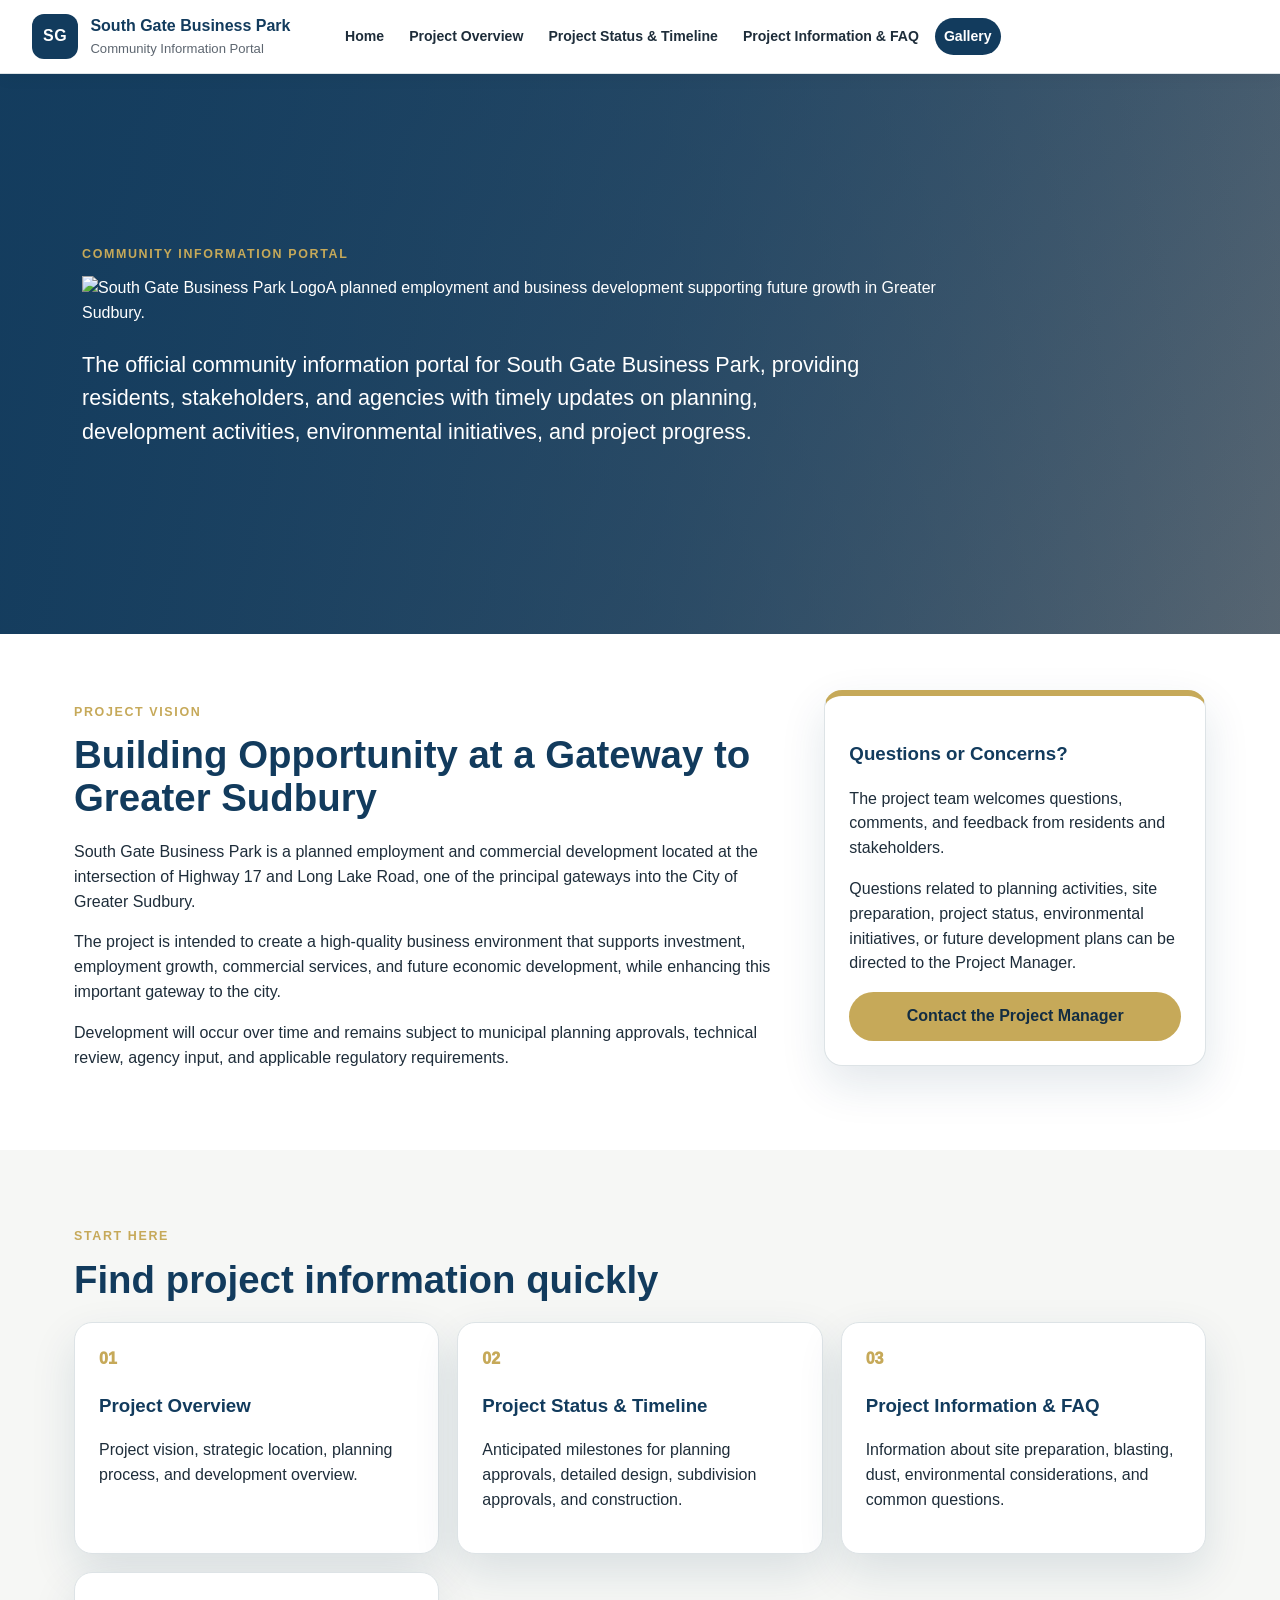
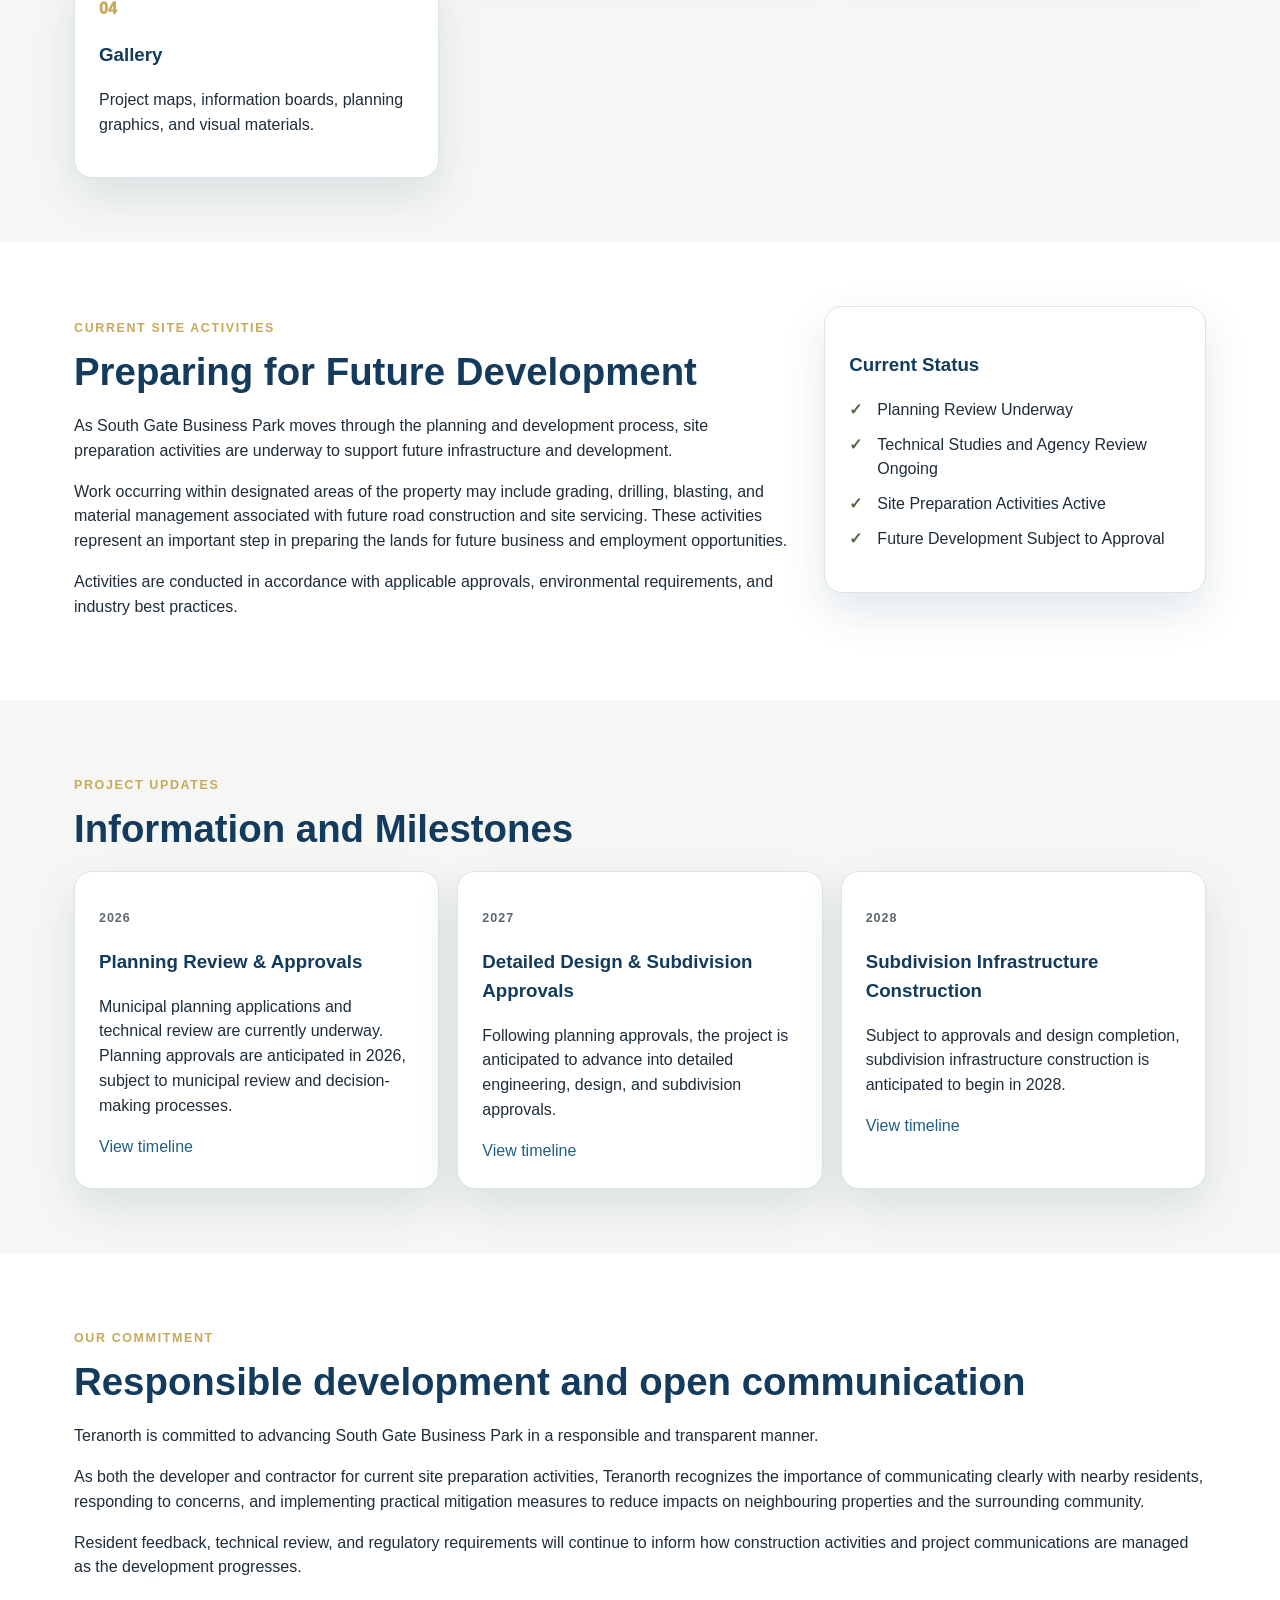
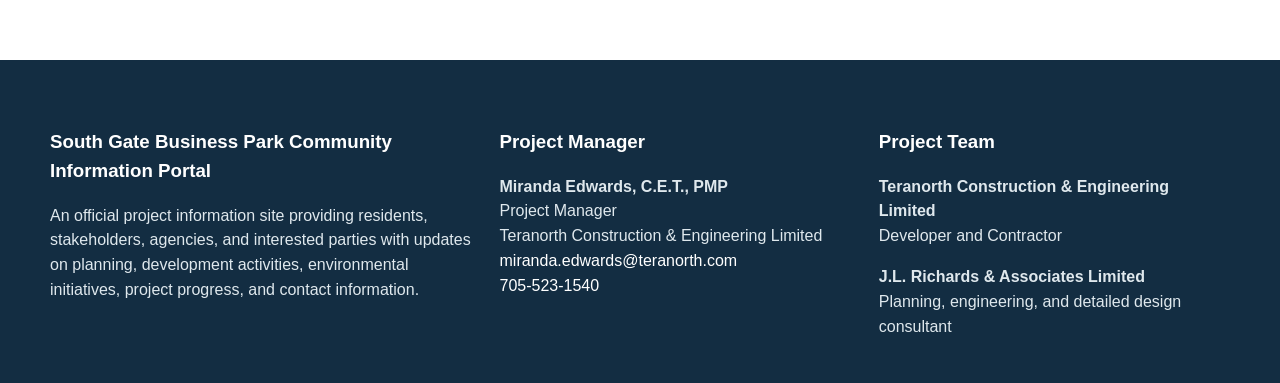
==== index.html @ 1710cbb5 "Add logo image to hero section in index.html Added an image for the South Gate Business Park logo." ====
<!doctype html>
<html lang="en-CA">
<head>
  <meta charset="utf-8">
  <meta name="viewport" content="width=device-width, initial-scale=1">
  <title>Home | South Gate Business Park</title>
  <meta name="description" content="South Gate Business Park Community Information Portal">
  <link rel="stylesheet" href="styles.css">
</head>
<body>
<header class="topbar">
  <a class="brand" href="index.html" aria-label="South Gate Business Park Home">
    <span class="brand-mark">SG</span>
    <span><span class="brand-name">South Gate Business Park</span><span class="brand-tag">Community Information Portal</span></span>
  </a>
  <button class="menu-button" aria-label="Open navigation" aria-expanded="false">Menu</button>
  <nav class="site-nav" aria-label="Main navigation">
    <a href="index.html">Home</a>
    <a href="project-overview.html">Project Overview</a>
    <a href="timeline.html">Project Status &amp; Timeline</a>
    <a href="project-information-faq.html">Project Information &amp; FAQ</a>
    <a href="gallery.html">Gallery</a>
  </nav>
</header>
<main>
<section class="hero">
  <div class="hero-overlay"></div>
  <div class="hero-content">
    <p class="eyebrow">Community Information Portal</p>
    <img src="SouthGateLogo.png" alt="South Gate Business Park Logo" style="max-width:300px; margin-bottom
    <h1>South Gate Business Park</h1>
    <p class="hero-lead">A planned employment and business development supporting future growth in Greater Sudbury.</p>
    <p class="hero-lead small">The official community information portal for South Gate Business Park, providing residents, stakeholders, and agencies with timely updates on planning, development activities, environmental initiatives, and project progress.</p>
    <div class="button-row">
</section>
<section class="section intro"><div class="container two-col"><div><p class="section-label">Project Vision</p><h2>Building Opportunity at a Gateway to Greater Sudbury</h2><p>South Gate Business Park is a planned employment and commercial development located at the intersection of Highway 17 and Long Lake Road, one of the principal gateways into the City of Greater Sudbury.</p><p>The project is intended to create a high-quality business environment that supports investment, employment growth, commercial services, and future economic development, while enhancing this important gateway to the city.</p><p>Development will occur over time and remains subject to municipal planning approvals, technical review, agency input, and applicable regulatory requirements.</p></div><aside class="card highlight-card"><h3>Questions or Concerns?</h3><p>The project team welcomes questions, comments, and feedback from residents and stakeholders.</p><p>Questions related to planning activities, site preparation, project status, environmental initiatives, or future development plans can be directed to the Project Manager.</p><a class="button primary full" href="contact.html">Contact the Project Manager</a></aside></div></section>
<section class="section muted"><div class="container"><p class="section-label">Start Here</p><h2>Find project information quickly</h2><div class="quick-grid"><a class="quick-card" href="project-overview.html"><span>01</span><h3>Project Overview</h3><p>Project vision, strategic location, planning process, and development overview.</p></a><a class="quick-card" href="timeline.html"><span>02</span><h3>Project Status &amp; Timeline</h3><p>Anticipated milestones for planning approvals, detailed design, subdivision approvals, and construction.</p></a><a class="quick-card" href="project-information-faq.html"><span>03</span><h3>Project Information &amp; FAQ</h3><p>Information about site preparation, blasting, dust, environmental considerations, and common questions.</p></a><a class="quick-card" href="gallery.html"><span>04</span><h3>Gallery</h3><p>Project maps, information boards, planning graphics, and visual materials.</p></a></div></div></section>
<section class="section"><div class="container split"><div><p class="section-label">Current Site Activities</p><h2>Preparing for Future Development</h2><p>As South Gate Business Park moves through the planning and development process, site preparation activities are underway to support future infrastructure and development.</p><p>Work occurring within designated areas of the property may include grading, drilling, blasting, and material management associated with future road construction and site servicing. These activities represent an important step in preparing the lands for future business and employment opportunities.</p><p>Activities are conducted in accordance with applicable approvals, environmental requirements, and industry best practices.</p></div><div class="status-card"><h3>Current Status</h3><ul class="check-list"><li>Planning Review Underway</li><li>Technical Studies and Agency Review Ongoing</li><li>Site Preparation Activities Active</li><li>Future Development Subject to Approval</li></ul></div></div></section>
<section class="section muted"><div class="container"><p class="section-label">Project Updates</p><h2>Information and Milestones</h2><div class="news-grid"><article class="news-card"><p class="date">2026</p><h3>Planning Review &amp; Approvals</h3><p>Municipal planning applications and technical review are currently underway. Planning approvals are anticipated in 2026, subject to municipal review and decision-making processes.</p><a href="timeline.html">View timeline</a></article><article class="news-card"><p class="date">2027</p><h3>Detailed Design &amp; Subdivision Approvals</h3><p>Following planning approvals, the project is anticipated to advance into detailed engineering, design, and subdivision approvals.</p><a href="timeline.html">View timeline</a></article><article class="news-card"><p class="date">2028</p><h3>Subdivision Infrastructure Construction</h3><p>Subject to approvals and design completion, subdivision infrastructure construction is anticipated to begin in 2028.</p><a href="timeline.html">View timeline</a></article></div></div></section>
<section class="section commitment"><div class="container"><p class="section-label">Our Commitment</p><h2>Responsible development and open communication</h2><p>Teranorth is committed to advancing South Gate Business Park in a responsible and transparent manner.</p><p>As both the developer and contractor for current site preparation activities, Teranorth recognizes the importance of communicating clearly with nearby residents, responding to concerns, and implementing practical mitigation measures to reduce impacts on neighbouring properties and the surrounding community.</p><p>Resident feedback, technical review, and regulatory requirements will continue to inform how construction activities and project communications are managed as the development progresses.</p></div></section>
</main>
<footer class="footer">
  <div class="footer-grid">
    <div>
      <h3>South Gate Business Park Community Information Portal</h3>
      <p>An official project information site providing residents, stakeholders, agencies, and interested parties with updates on planning, development activities, environmental initiatives, project progress, and contact information.</p>
    </div>
    <div>
      <h3>Project Manager</h3>
      <p><strong>Miranda Edwards, C.E.T., PMP</strong><br>Project Manager<br>Teranorth Construction &amp; Engineering Limited<br><a href="mailto:miranda.edwards@teranorth.com">miranda.edwards@teranorth.com</a><br><a href="tel:17055231540">705-523-1540</a></p>
    </div>
    <div>
      <h3>Project Team</h3>
      <p><strong>Teranorth Construction &amp; Engineering Limited</strong><br>Developer and Contractor</p>
      <p><strong>J.L. Richards &amp; Associates Limited</strong><br>Planning, engineering, and detailed design consultant</p>
    </div>
  </div>
</footer>
<script src="main.js"></script>
</body>
</html>
---- styles.css ----
:root{--navy:#123B5D;--blue:#1f5f85;--green:#526b44;--gold:#c6a959;--ink:#1e2d3a;--muted:#5d6670;--bg:#f6f7f5;--card:#fff;--line:#dde3e6;--shadow:0 18px 45px rgba(18,59,93,.12);--radius:18px}*{box-sizing:border-box}body{margin:0;font-family:"Segoe UI",Arial,sans-serif;color:var(--ink);line-height:1.55;background:white}a{color:var(--blue);text-decoration:none}a:hover{text-decoration:underline}.topbar{position:sticky;top:0;z-index:20;display:flex;align-items:center;gap:24px;padding:14px 32px;background:#fff;border-bottom:1px solid var(--line);box-shadow:0 2px 18px rgba(0,0,0,.05)}.brand{display:flex;align-items:center;gap:12px;min-width:280px;color:inherit;text-decoration:none}.brand:hover{text-decoration:none}.brand-mark{background:var(--navy);color:#fff;border-radius:12px;font-weight:800;letter-spacing:.04em;padding:10px 11px}.brand-name{display:block;font-weight:800;color:var(--navy)}.brand-tag{display:block;font-size:.82rem;color:var(--muted)}.site-nav{display:flex;gap:7px;align-items:center;flex-wrap:wrap}.site-nav a{color:var(--ink);font-weight:650;font-size:.88rem;padding:8px 9px;border-radius:999px}.site-nav a:hover{background:var(--bg);text-decoration:none}.site-nav a:last-child{background:var(--navy);color:#fff}.menu-button{display:none;margin-left:auto;background:var(--navy);color:#fff;border:0;border-radius:999px;padding:9px 14px;font-weight:800}.hero{position:relative;min-height:560px;background:linear-gradient(135deg,rgba(18,59,93,.92),rgba(30,45,58,.70)),url('../images/opt-image13.jpg'),url('../images/opt-image14.jpg');background-size:cover;background-position:center;display:flex;align-items:center}.hero-overlay{position:absolute;inset:0;background:linear-gradient(90deg,rgba(18,59,93,.92) 0%,rgba(18,59,93,.58) 52%,rgba(18,59,93,.12) 100%)}.hero-content{position:relative;max-width:960px;padding:82px 32px;margin-left:max(24px,calc((100vw - 1180px)/2));color:#fff}.eyebrow,.section-label{font-weight:900;letter-spacing:.13em;text-transform:uppercase;color:var(--gold);font-size:.78rem}.hero h1{font-size:clamp(3rem,8vw,6.3rem);line-height:.94;margin:.2em 0}.hero-lead{font-size:clamp(1.05rem,2vw,1.35rem);max-width:790px}.button-row{display:flex;gap:14px;flex-wrap:wrap;margin-top:28px}.button{display:inline-block;border-radius:999px;padding:12px 19px;font-weight:850}.button.primary{background:var(--gold);color:#132d42}.button.secondary,.button.ghost{border:2px solid rgba(255,255,255,.72);color:#fff}.button.full{display:block;text-align:center;color:#132d42}.button:hover{text-decoration:none;filter:brightness(.98)}.page-hero{background:linear-gradient(135deg,var(--navy),#255b77);color:#fff}.page-hero .container{padding:72px 24px}.page-hero h1{font-size:clamp(2.35rem,5vw,4.1rem);margin:.15em 0}.page-hero p:not(.eyebrow){max-width:790px;font-size:1.12rem;color:#eef4f7}.container{max-width:1180px;margin:0 auto;padding:0 24px}.section{padding:64px 0}.section.muted{background:var(--bg)}.intro{padding-top:56px}.two-col,.split,.content-grid,.contact-grid{display:grid;grid-template-columns:1.6fr .85fr;gap:32px;align-items:start}.content-grid{grid-template-columns:minmax(0,1fr) 340px}.contact-grid{grid-template-columns:repeat(2,minmax(0,1fr))}.contact-grid .wide{grid-column:1/-1}.card,.status-card,.quick-card,.news-card,.update-card,.notice,.callout,.timeline-item,.warning{background:var(--card);border:1px solid var(--line);border-radius:var(--radius);box-shadow:var(--shadow);padding:24px}.highlight-card{border-top:6px solid var(--gold)}h2{font-size:clamp(1.7rem,3vw,2.45rem);line-height:1.1;margin:.25em 0 .55em;color:var(--navy)}h3{color:var(--navy)}.quick-grid,.news-grid,.process-grid,.doc-grid,.gallery-grid{display:grid;grid-template-columns:repeat(3,minmax(0,1fr));gap:18px}.quick-card{color:inherit;display:block;transition:.18s}.quick-card:hover{transform:translateY(-2px);text-decoration:none}.quick-card span,.process-grid span{color:var(--gold);font-weight:950}.news-card .date,.update-card .date,.notice .date{color:var(--muted);font-weight:850;text-transform:uppercase;font-size:.78rem;letter-spacing:.08em}.check-list{padding:0;list-style:none}.check-list li{position:relative;padding-left:28px;margin:10px 0}.check-list li:before{content:'✓';position:absolute;left:0;color:var(--green);font-weight:950}.steps{padding-left:1.2rem}.steps li{margin:8px 0}.metric-list{padding:0;list-style:none}.metric-list li{border-bottom:1px solid var(--line);padding:14px 0}.metric-list strong{display:block;font-size:1.7rem;color:var(--navy)}.metric-list span{color:var(--muted)}.process-grid{grid-template-columns:repeat(4,minmax(0,1fr));margin-bottom:36px}.process-grid>div{background:#fff;border:1px solid var(--line);border-radius:var(--radius);padding:22px;box-shadow:var(--shadow)}.content-columns{display:grid;grid-template-columns:1fr 1fr;gap:32px}.notice-board{display:grid;gap:18px}.notice{display:flex;justify-content:space-between;gap:20px}.notice span{align-self:start;background:var(--navy);color:#fff;border-radius:999px;padding:6px 10px;font-weight:750;font-size:.8rem}.notice.active{border-left:7px solid var(--gold)}.article-list{display:grid;gap:20px}.timeline{display:grid;gap:18px;position:relative}.timeline-item{border-left:7px solid var(--line)}.timeline-item.current{border-left-color:var(--gold)}.timeline-item span{color:var(--gold);font-weight:900;text-transform:uppercase;letter-spacing:.1em;font-size:.78rem}.gallery-card{margin:0;background:#fff;border:1px solid var(--line);border-radius:var(--radius);overflow:hidden;box-shadow:var(--shadow)}.gallery-card img{display:block;width:100%;height:230px;object-fit:cover}.gallery-card figcaption{padding:12px 15px;font-weight:700;color:var(--navy)}.gallery-preview .container{display:grid;grid-template-columns:1fr 1fr;gap:30px;align-items:center}.preview-images{display:grid;grid-template-columns:1fr 1fr;gap:14px}.preview-images img{width:100%;height:230px;object-fit:cover;border-radius:18px;box-shadow:var(--shadow)}.faq-list{max-width:900px}.faq-list details{border:1px solid var(--line);border-radius:14px;padding:18px 20px;margin:12px 0;background:#fff}.faq-list summary{font-weight:850;color:var(--navy);cursor:pointer}.doc-grid{grid-template-columns:repeat(2,minmax(0,1fr))}.doc-grid a{background:#fff;border:1px solid var(--line);border-radius:12px;padding:16px;font-weight:800}.form-placeholder{border:2px dashed #c5cdd1;background:#f9faf9;border-radius:16px;padding:24px;margin:18px 0}.warning{border-left:7px solid #d98b39;background:#fff9f1}.footer{background:#132d42;color:#dfe8ed;padding:48px 32px 28px}.footer a{color:#fff}.footer-grid{max-width:1180px;margin:0 auto;display:grid;grid-template-columns:1.2fr 1fr 1fr;gap:28px}.footer h3{color:#fff}.footer-bottom{max-width:1180px;margin:28px auto 0;color:#aabdc8;font-size:.9rem;display:flex;justify-content:space-between;gap:20px;border-top:1px solid rgba(255,255,255,.15);padding-top:18px}code{background:#eef2f4;padding:.1em .35em;border-radius:6px}.callout{margin-top:30px}
@media(max-width:1000px){.topbar{align-items:flex-start;flex-wrap:wrap}.menu-button{display:block}.site-nav{display:none;width:100%;flex-direction:column;align-items:stretch}.site-nav.open{display:flex}.site-nav a{border-radius:10px}.two-col,.split,.content-grid,.contact-grid,.content-columns,.gallery-preview .container{grid-template-columns:1fr}.quick-grid,.news-grid,.process-grid,.doc-grid,.gallery-grid{grid-template-columns:1fr}.footer-grid{grid-template-columns:1fr}.footer-bottom{flex-direction:column}.brand{min-width:0}.topbar{padding:12px 18px}.hero{min-height:520px}.hero-content{padding:62px 24px;margin-left:0}.preview-images{grid-template-columns:1fr}.hero h1{font-size:3.25rem}}
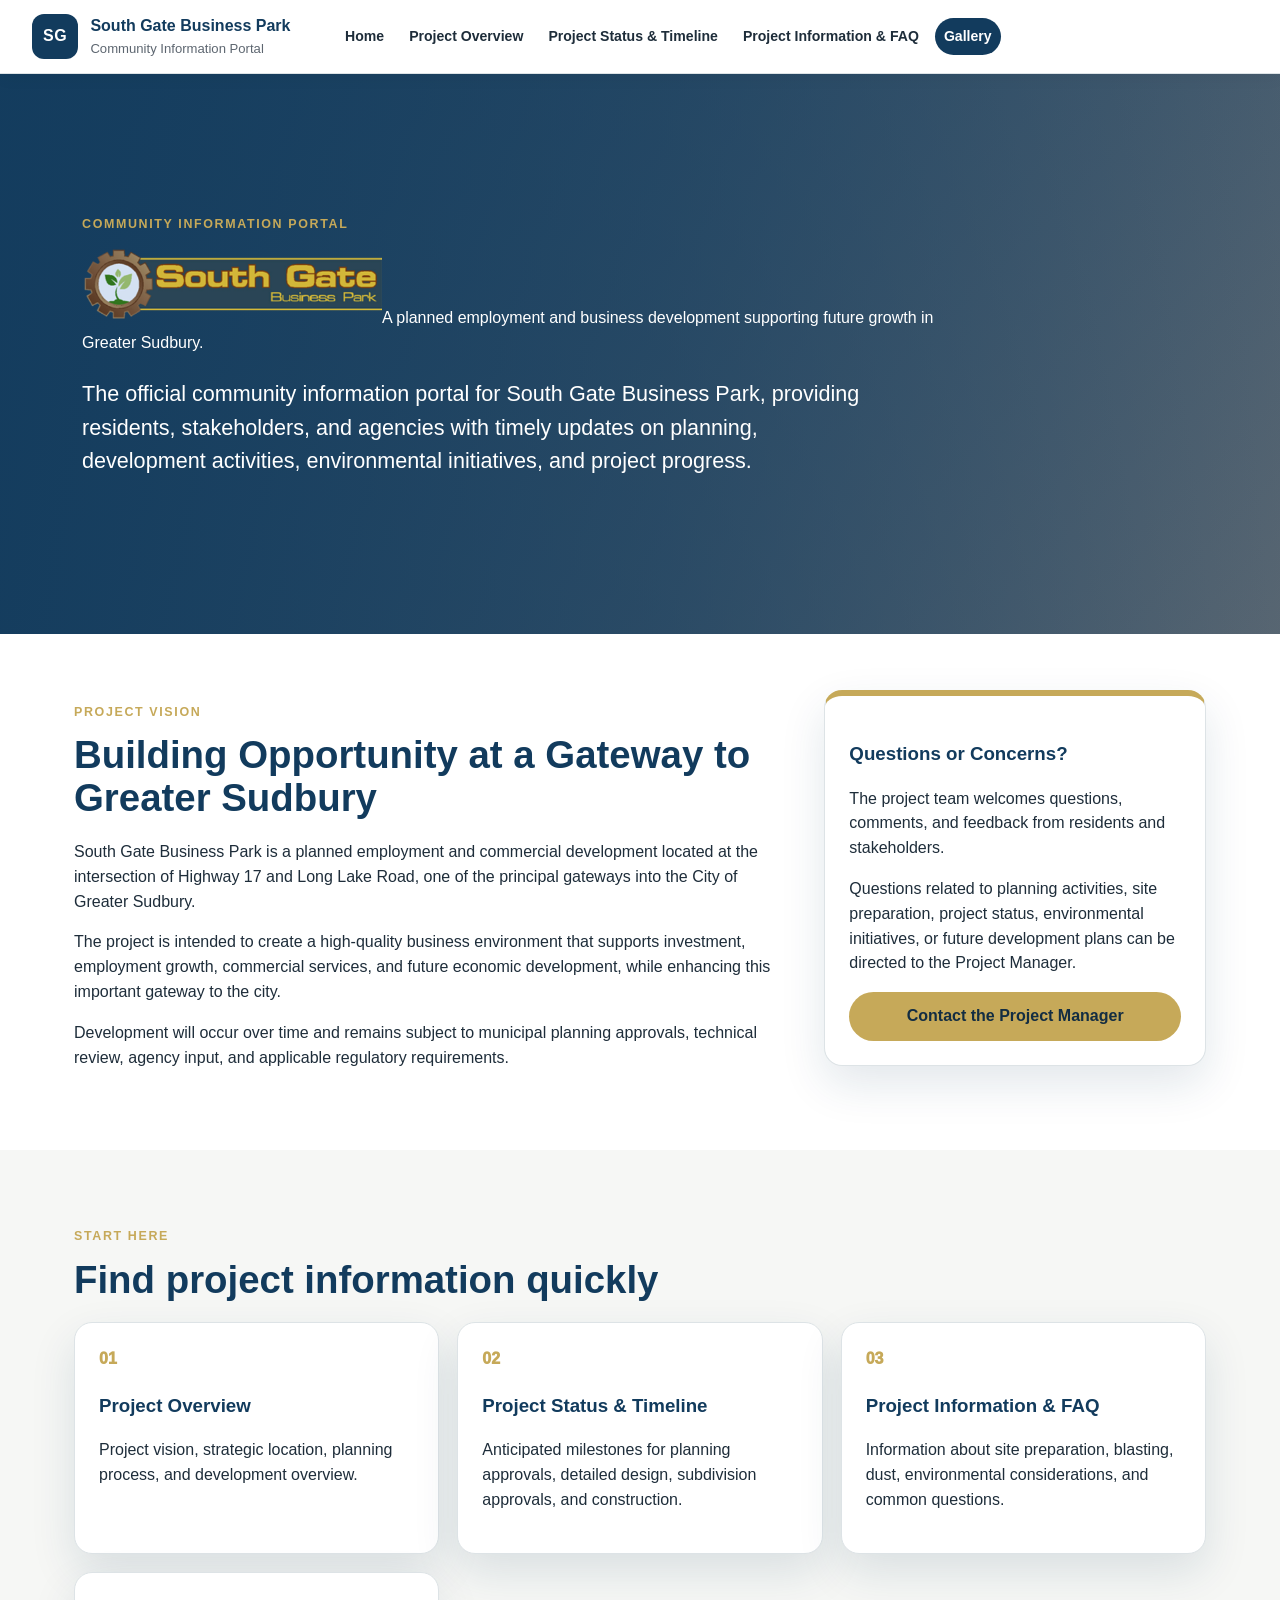
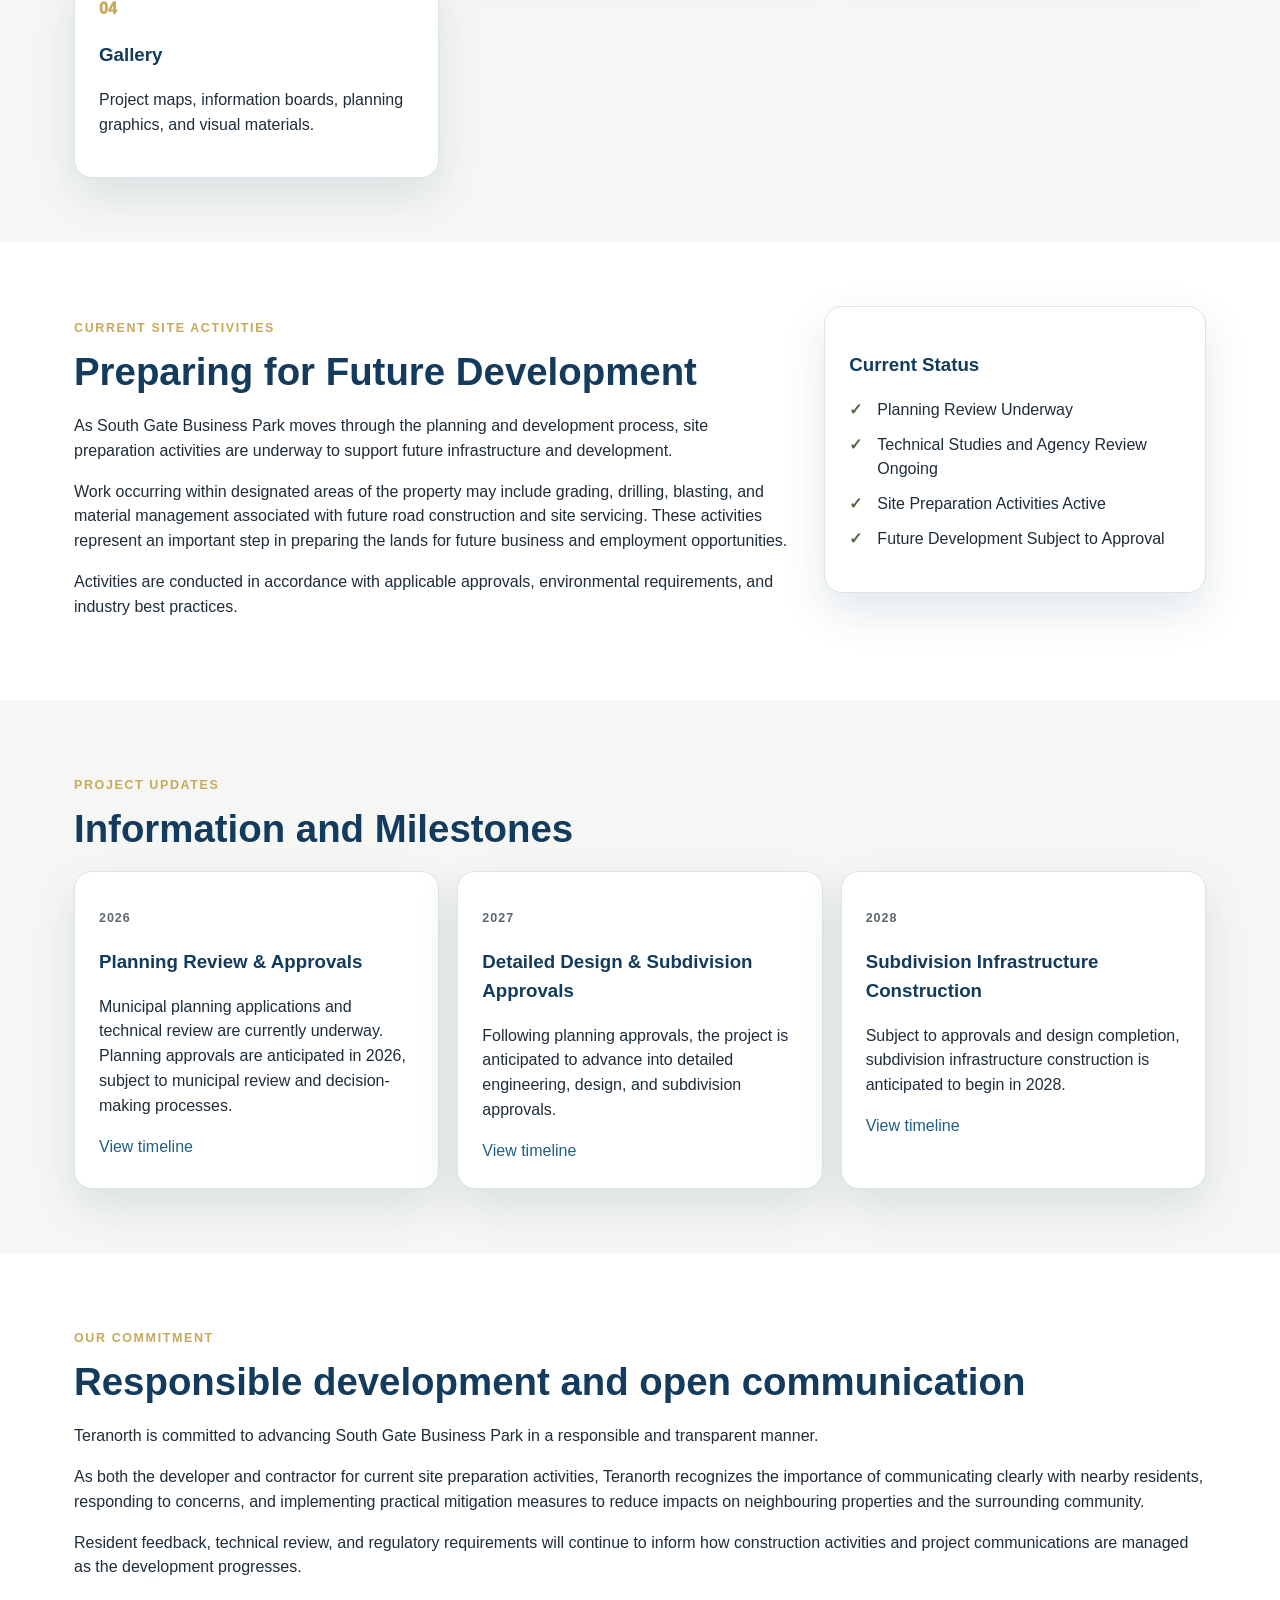
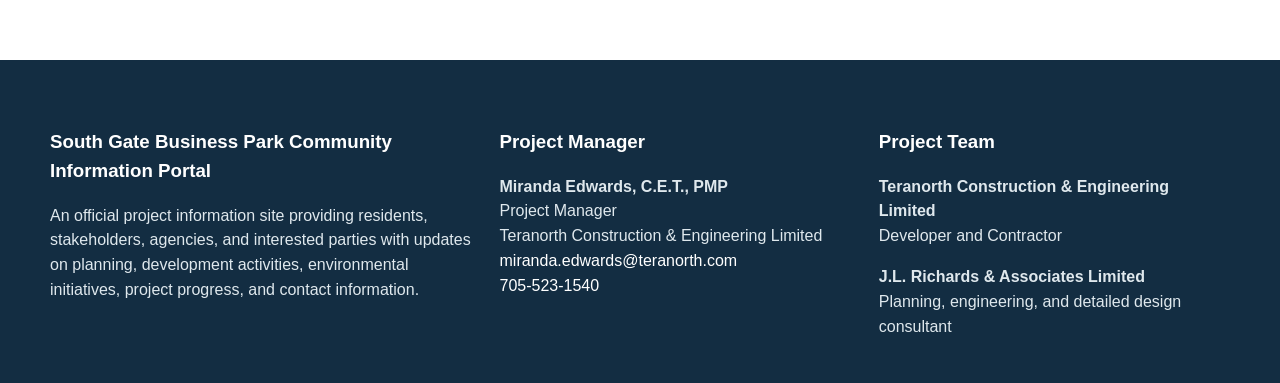
==== commit cb51afaa: "Fix image source for South Gate Business Park logo" ====
--- a/index.html
+++ b/index.html
@@ -27,7 +27,7 @@
   <div class="hero-overlay"></div>
   <div class="hero-content">
     <p class="eyebrow">Community Information Portal</p>
-    <img src="SouthGateLogo.png" alt="South Gate Business Park Logo" style="max-width:300px; margin-bottom
+    <img src="South Gate Business Park Logo.png" alt="South Gate Business Park Logo" style="max-width:300px; margin-bottom
     <h1>South Gate Business Park</h1>
     <p class="hero-lead">A planned employment and business development supporting future growth in Greater Sudbury.</p>
     <p class="hero-lead small">The official community information portal for South Gate Business Park, providing residents, stakeholders, and agencies with timely updates on planning, development activities, environmental initiatives, and project progress.</p>
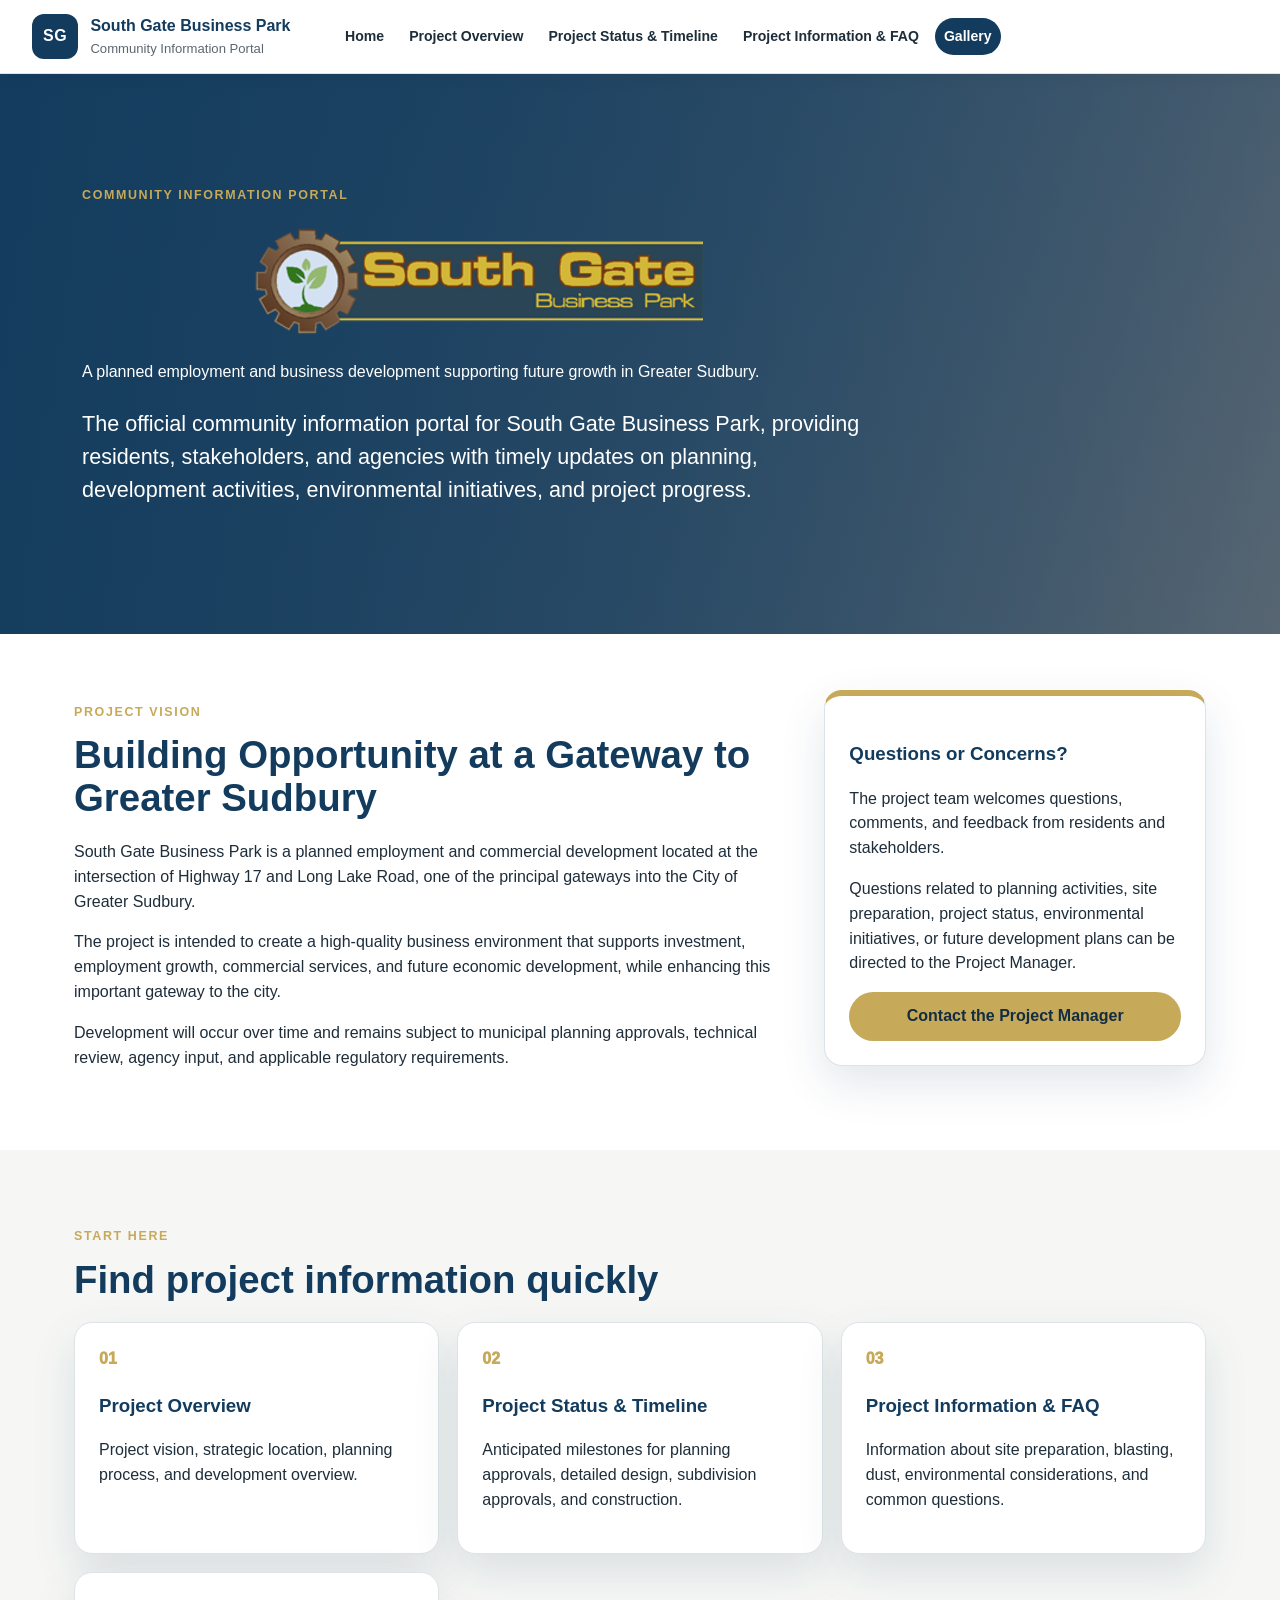
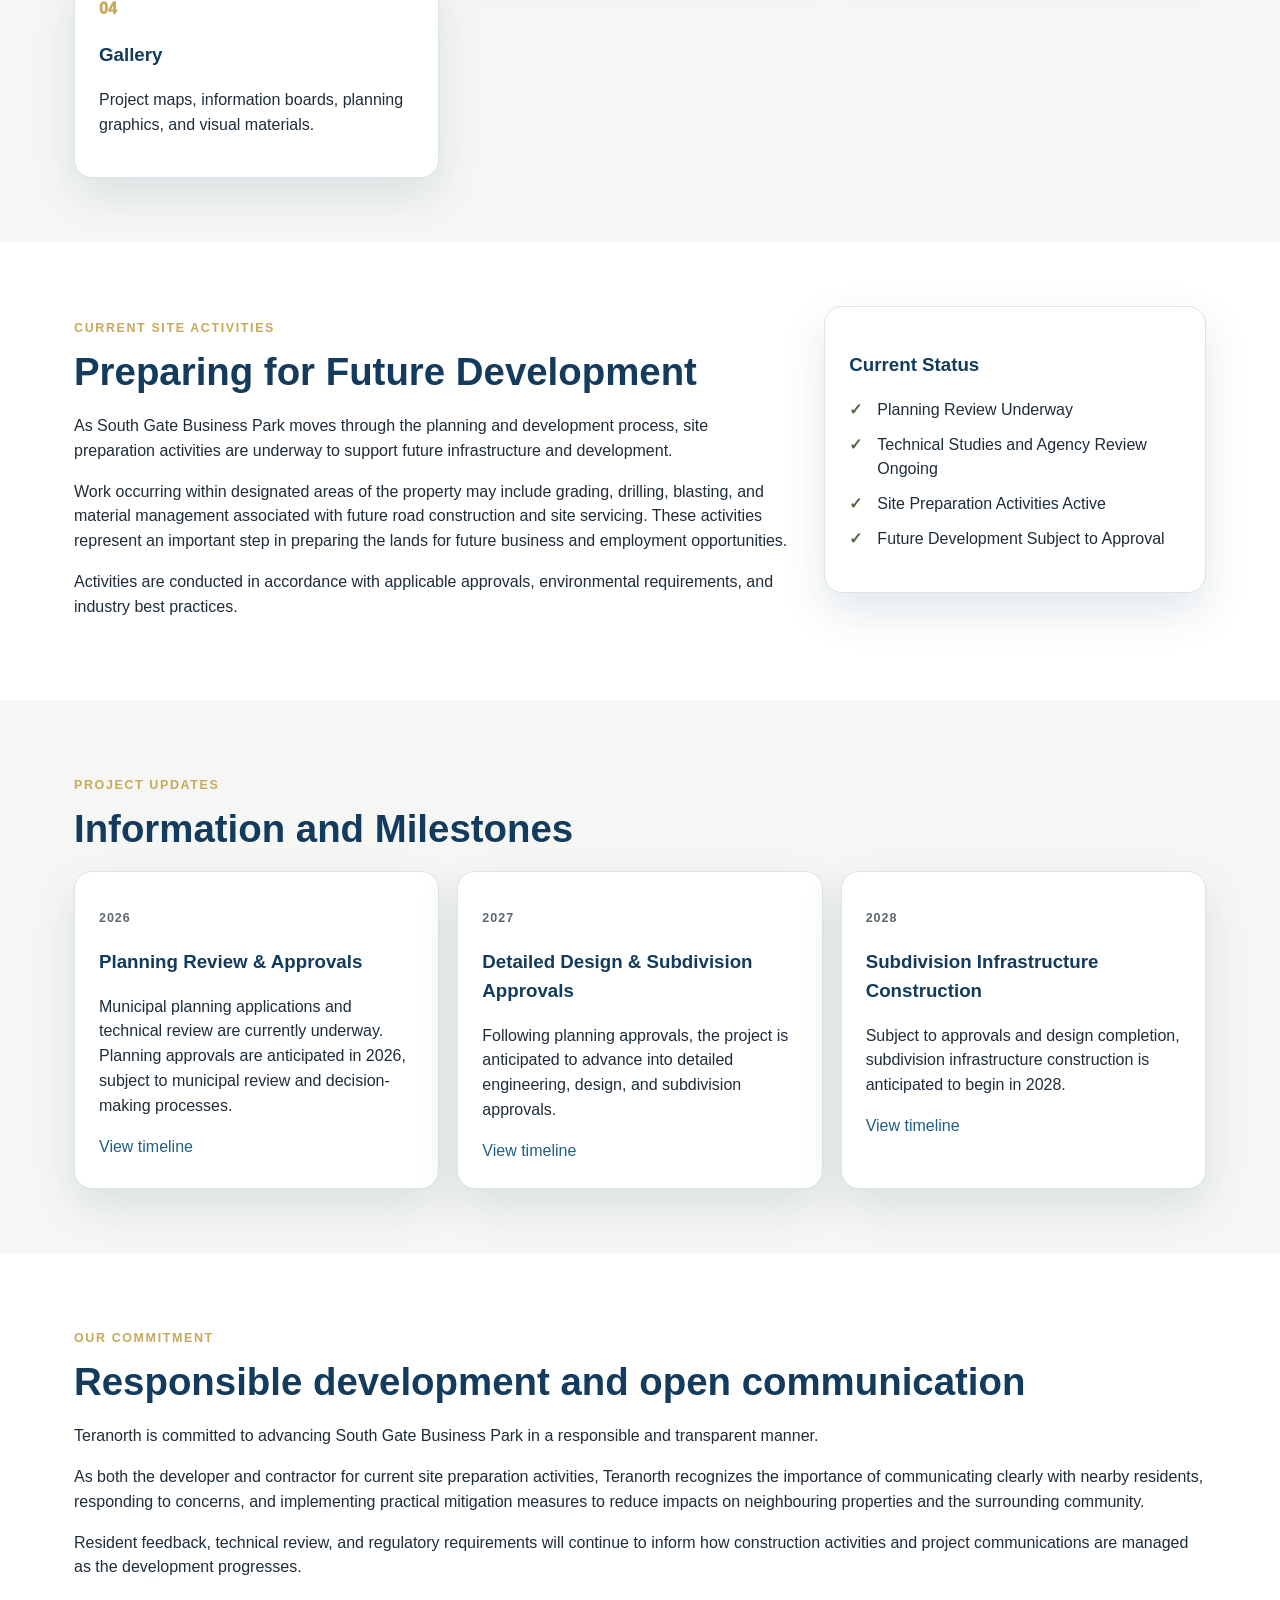
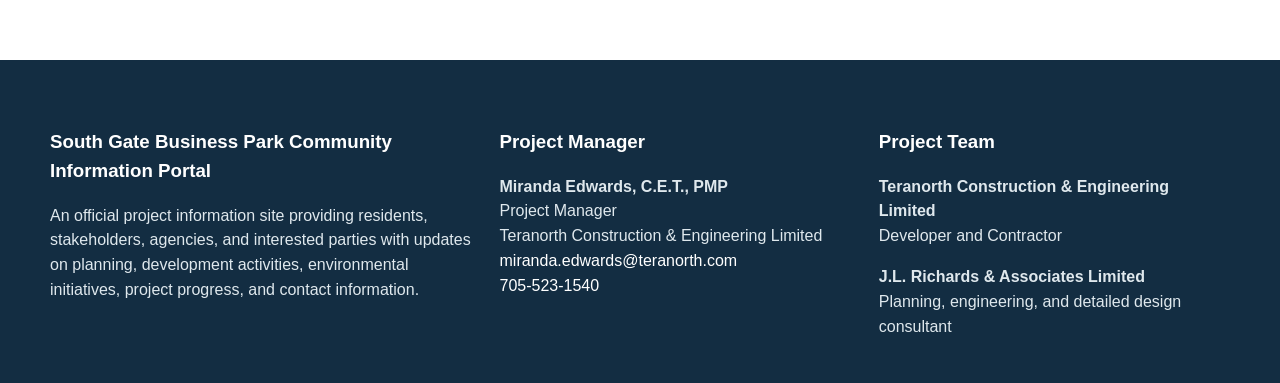
==== commit cd094584: "Modify image style for South Gate Business Park Logo Updated image display style for South Gate Busi" ====
--- a/index.html
+++ b/index.html
@@ -27,8 +27,7 @@
   <div class="hero-overlay"></div>
   <div class="hero-content">
     <p class="eyebrow">Community Information Portal</p>
-    <img src="South Gate Business Park Logo.png" alt="South Gate Business Park Logo" style="max-width:300px; margin-bottom
-    <h1>South Gate Business Park</h1>
+    <img src="South Gate Business Park Logo.png" alt="South Gate Business Park Logo" style="display:block; max-width:500px; margin:20px auto;"
     <p class="hero-lead">A planned employment and business development supporting future growth in Greater Sudbury.</p>
     <p class="hero-lead small">The official community information portal for South Gate Business Park, providing residents, stakeholders, and agencies with timely updates on planning, development activities, environmental initiatives, and project progress.</p>
     <div class="button-row">
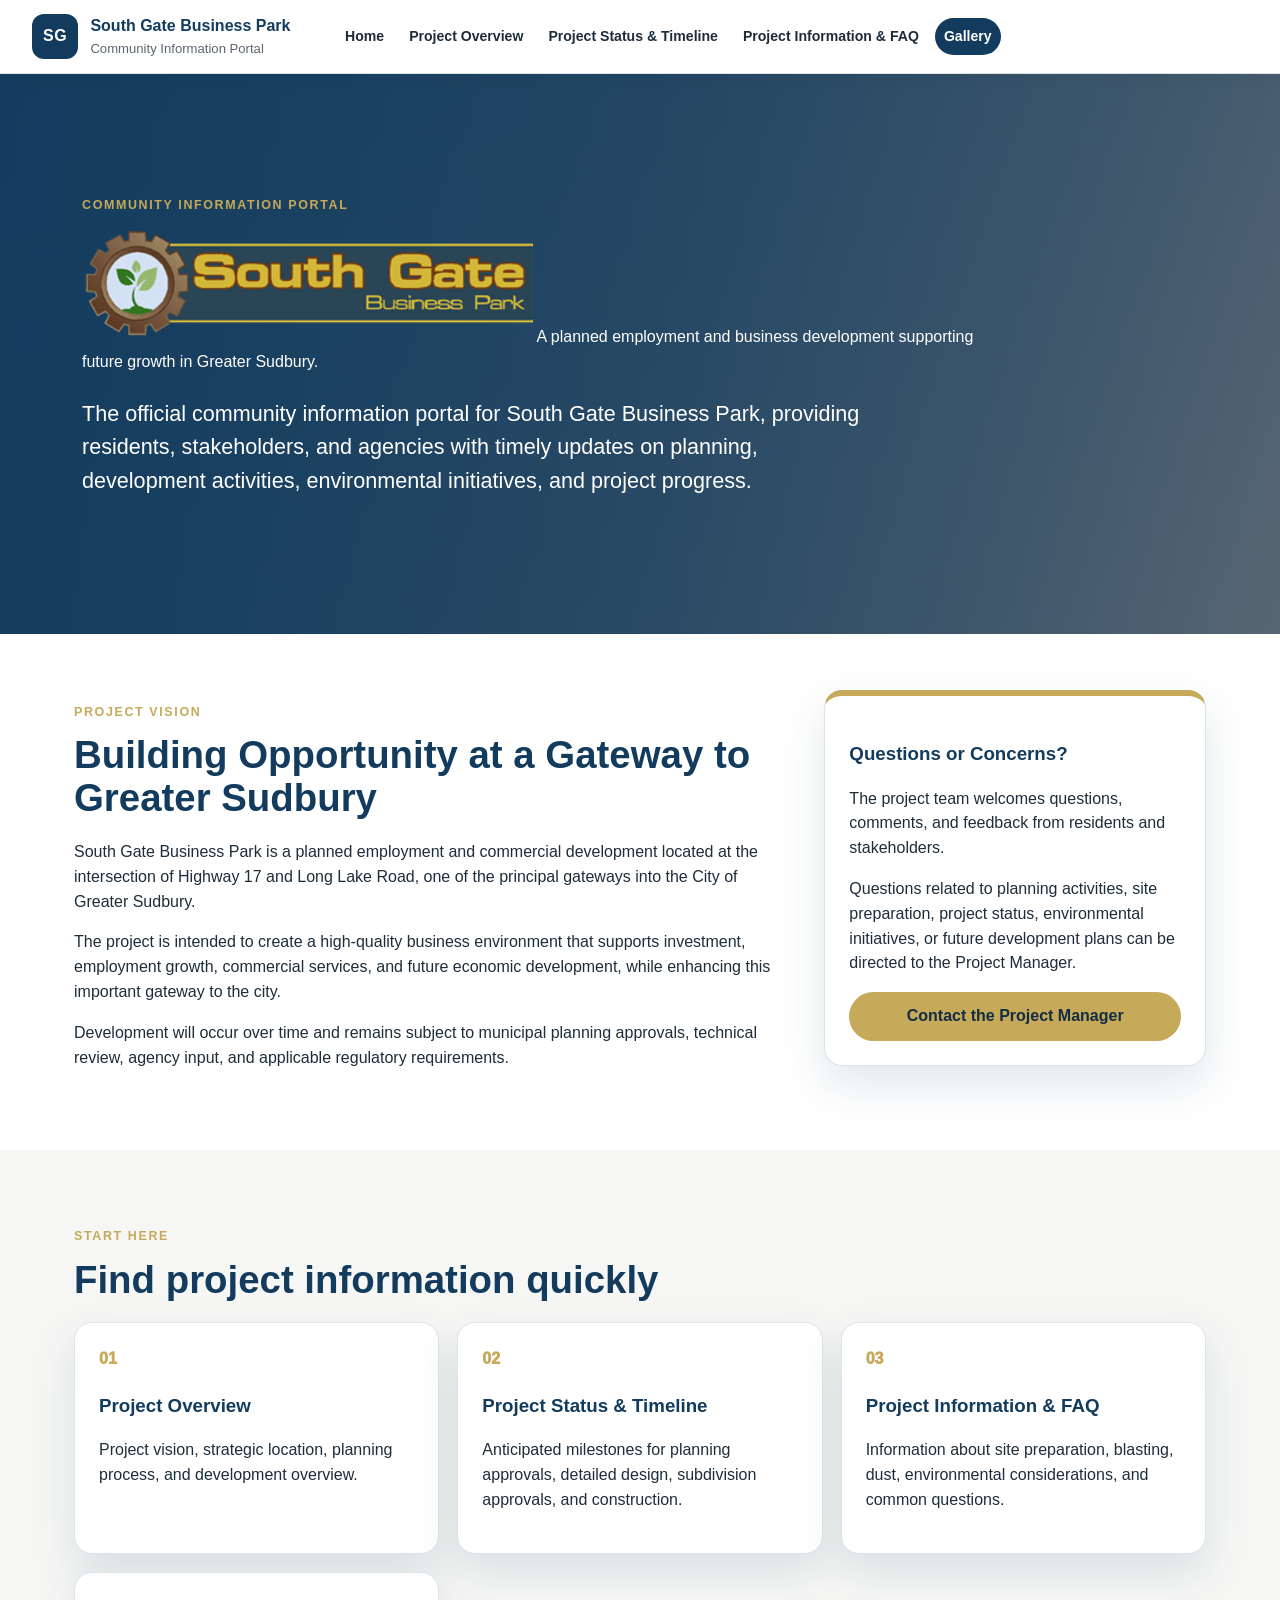
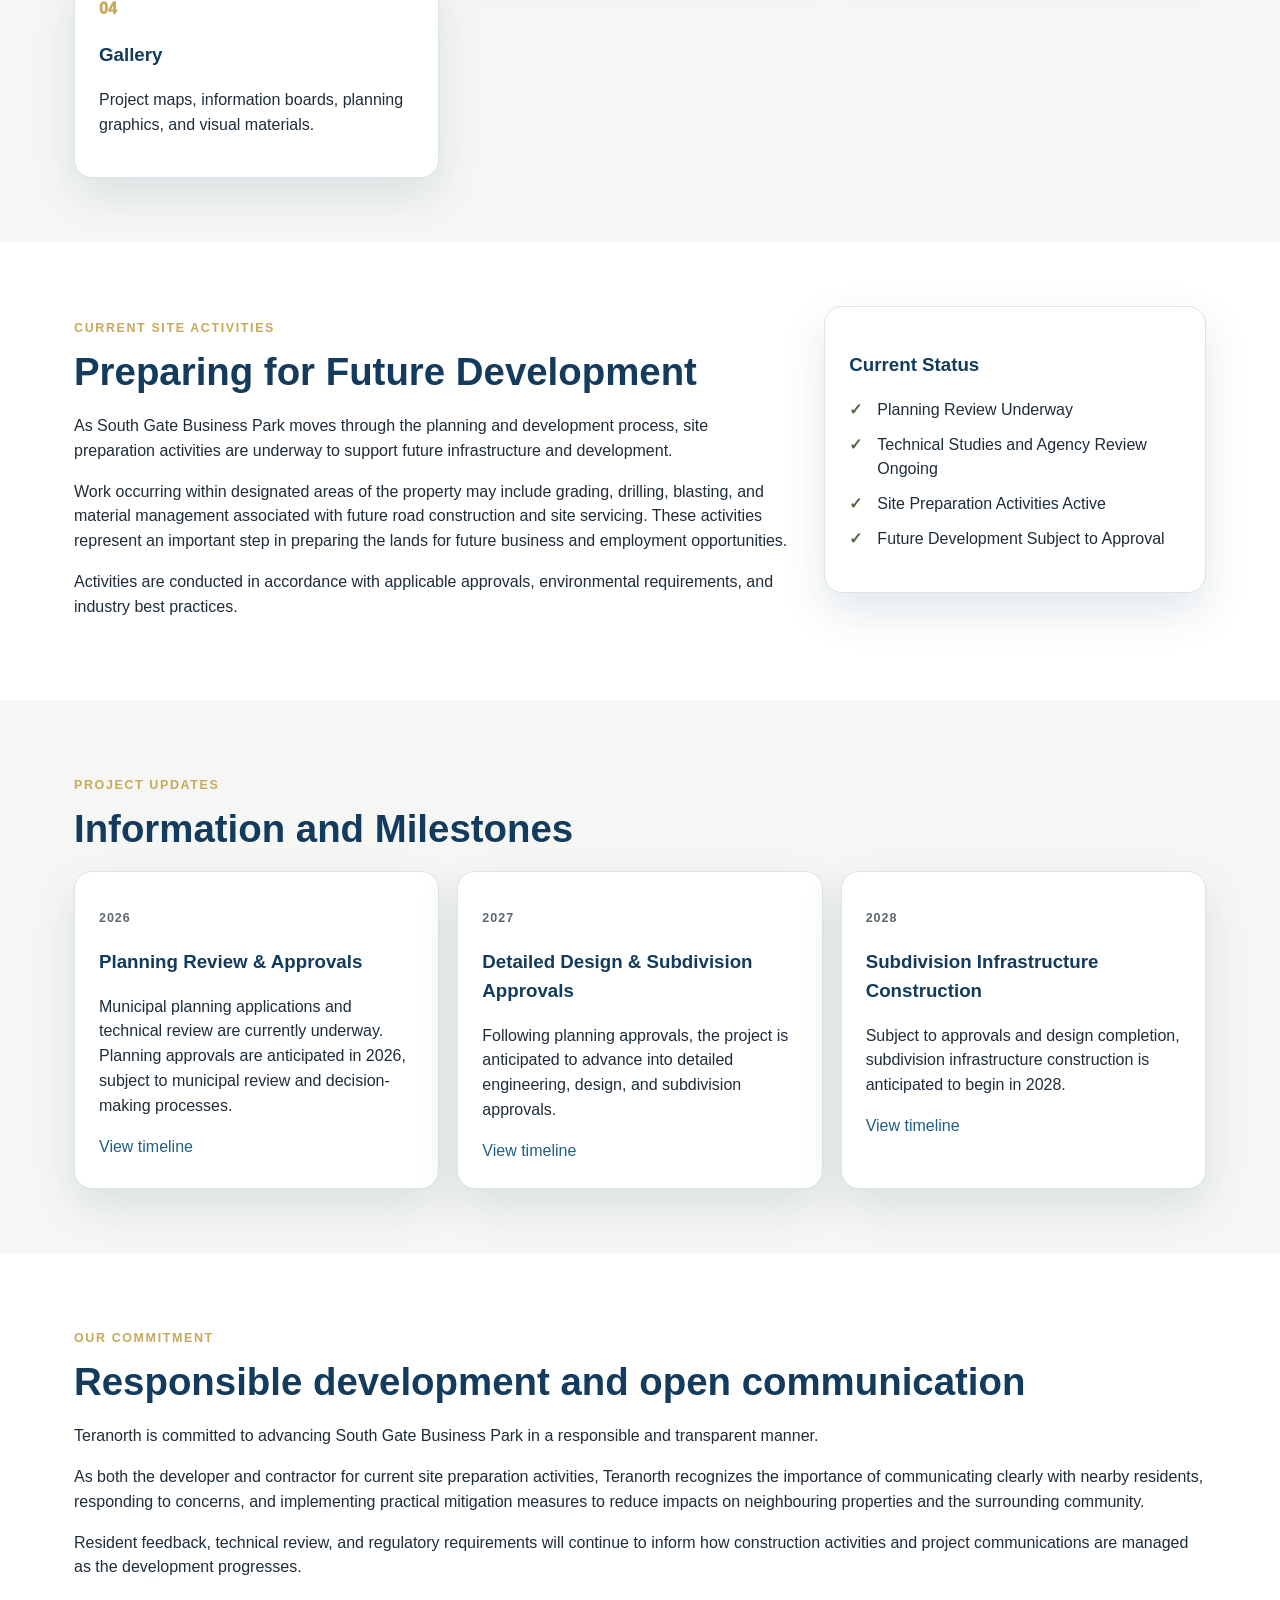
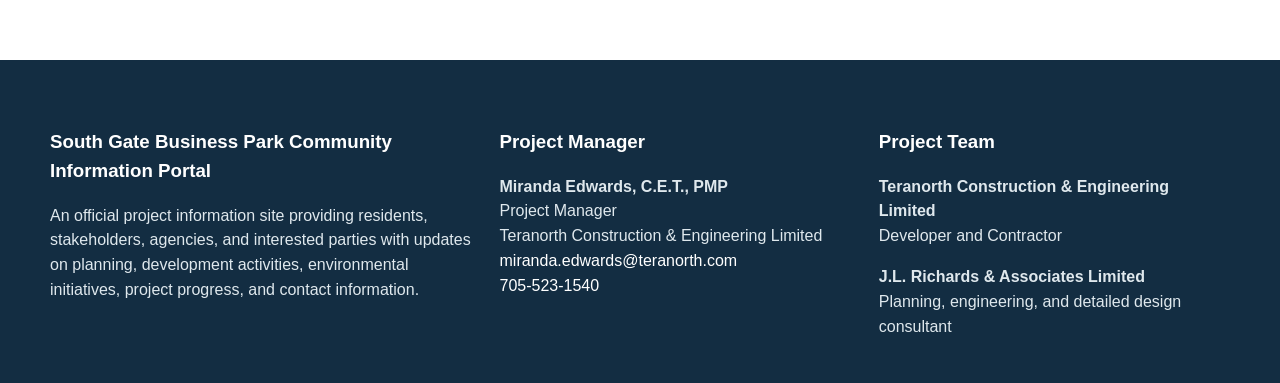
==== commit 6a45e539: "Refactor hero section content in index.html" ====
--- a/index.html
+++ b/index.html
@@ -26,11 +26,15 @@
 <section class="hero">
   <div class="hero-overlay"></div>
   <div class="hero-content">
-    <p class="eyebrow">Community Information Portal</p>
-    <img src="South Gate Business Park Logo.png" alt="South Gate Business Park Logo" style="display:block; max-width:500px; margin:20px auto;"
-    <p class="hero-lead">A planned employment and business development supporting future growth in Greater Sudbury.</p>
-    <p class="hero-lead small">The official community information portal for South Gate Business Park, providing residents, stakeholders, and agencies with timely updates on planning, development activities, environmental initiatives, and project progress.</p>
-    <div class="button-row">
+  <p class="eyebrow">Community Information Portal</p>
+    
+<img src="South Gate Business Park Logo.png" 
+  
+ <p class="hero-lead" style="font-size:2.5rem; line-height:1.2; font-weight:600;">
+A planned employment and business development supporting future growth in Greater Sudbury.
+</p>
+<p class="hero-lead small">The official community information portal for South Gate Business Park, providing residents, stakeholders, and agencies with timely updates on planning, development activities, environmental initiatives, and project progress.</p>
+<div class="button-row">
 </section>
 <section class="section intro"><div class="container two-col"><div><p class="section-label">Project Vision</p><h2>Building Opportunity at a Gateway to Greater Sudbury</h2><p>South Gate Business Park is a planned employment and commercial development located at the intersection of Highway 17 and Long Lake Road, one of the principal gateways into the City of Greater Sudbury.</p><p>The project is intended to create a high-quality business environment that supports investment, employment growth, commercial services, and future economic development, while enhancing this important gateway to the city.</p><p>Development will occur over time and remains subject to municipal planning approvals, technical review, agency input, and applicable regulatory requirements.</p></div><aside class="card highlight-card"><h3>Questions or Concerns?</h3><p>The project team welcomes questions, comments, and feedback from residents and stakeholders.</p><p>Questions related to planning activities, site preparation, project status, environmental initiatives, or future development plans can be directed to the Project Manager.</p><a class="button primary full" href="contact.html">Contact the Project Manager</a></aside></div></section>
 <section class="section muted"><div class="container"><p class="section-label">Start Here</p><h2>Find project information quickly</h2><div class="quick-grid"><a class="quick-card" href="project-overview.html"><span>01</span><h3>Project Overview</h3><p>Project vision, strategic location, planning process, and development overview.</p></a><a class="quick-card" href="timeline.html"><span>02</span><h3>Project Status &amp; Timeline</h3><p>Anticipated milestones for planning approvals, detailed design, subdivision approvals, and construction.</p></a><a class="quick-card" href="project-information-faq.html"><span>03</span><h3>Project Information &amp; FAQ</h3><p>Information about site preparation, blasting, dust, environmental considerations, and common questions.</p></a><a class="quick-card" href="gallery.html"><span>04</span><h3>Gallery</h3><p>Project maps, information boards, planning graphics, and visual materials.</p></a></div></div></section>
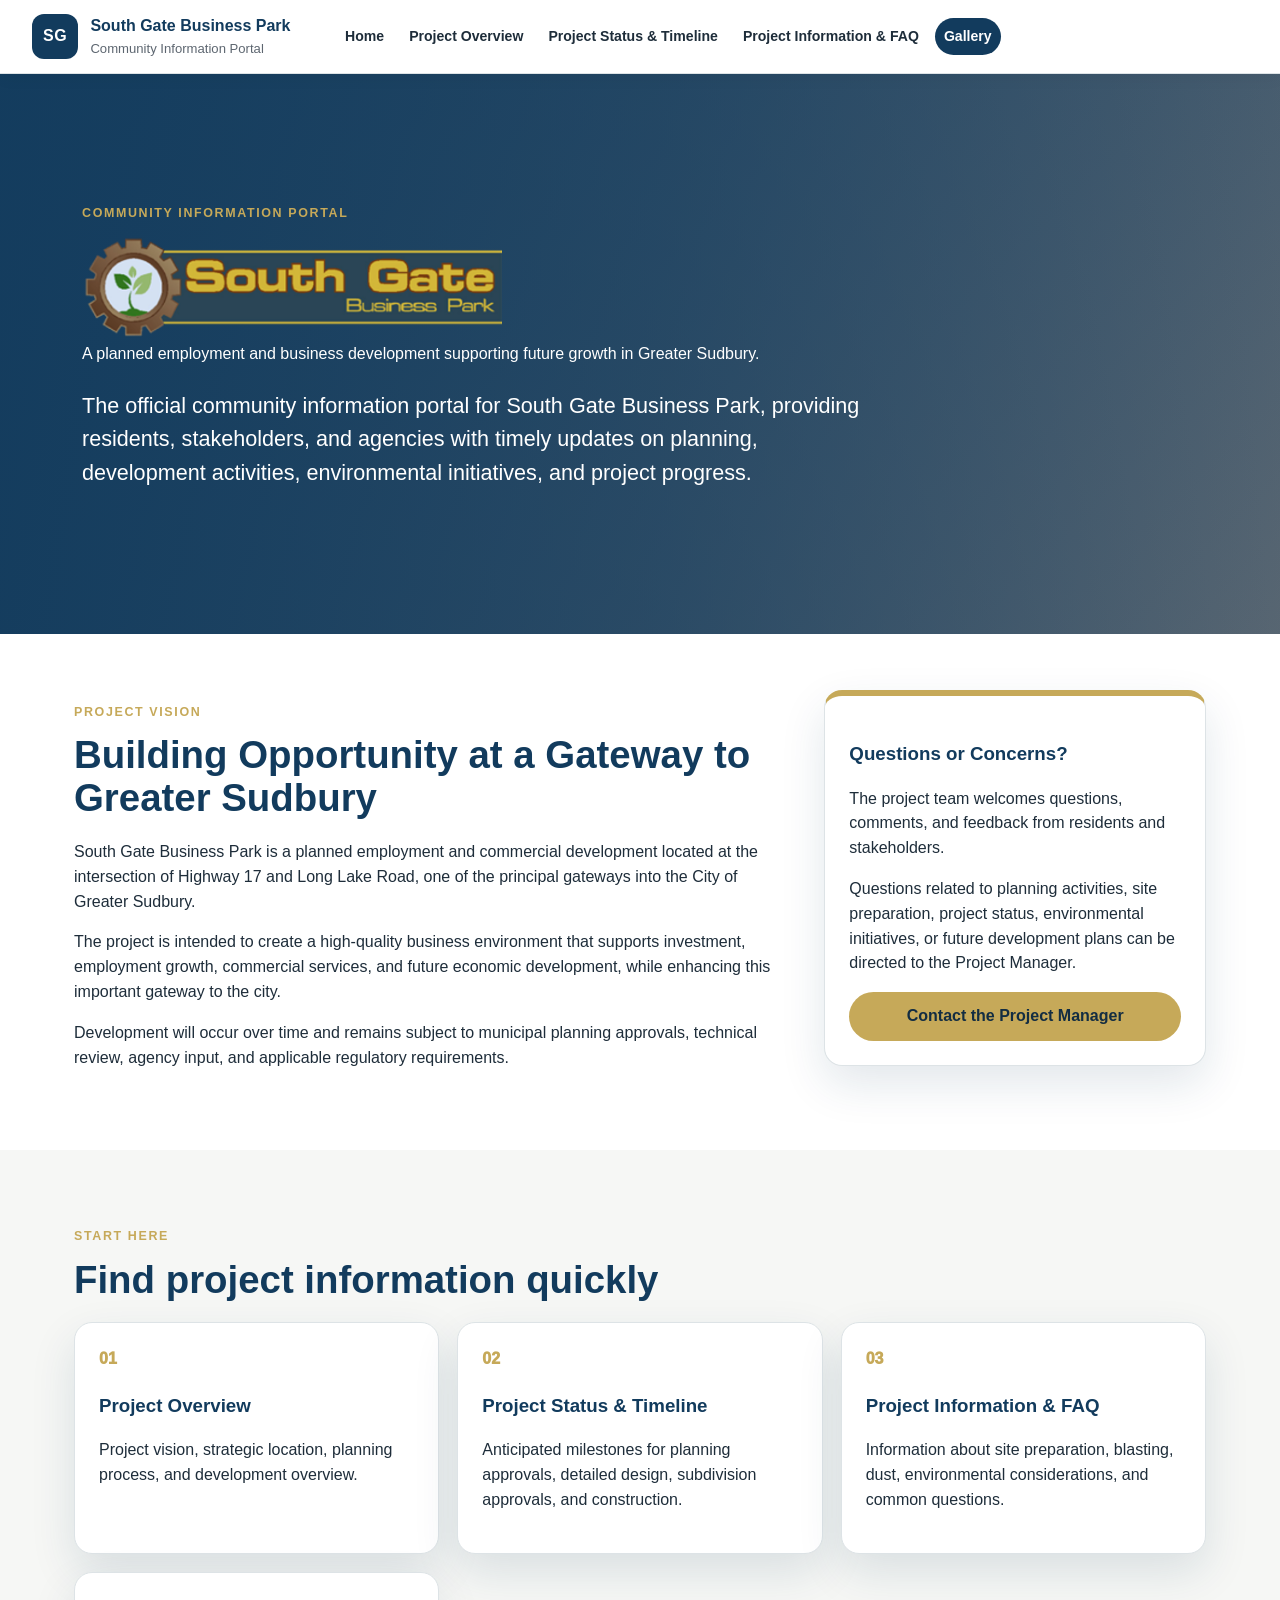
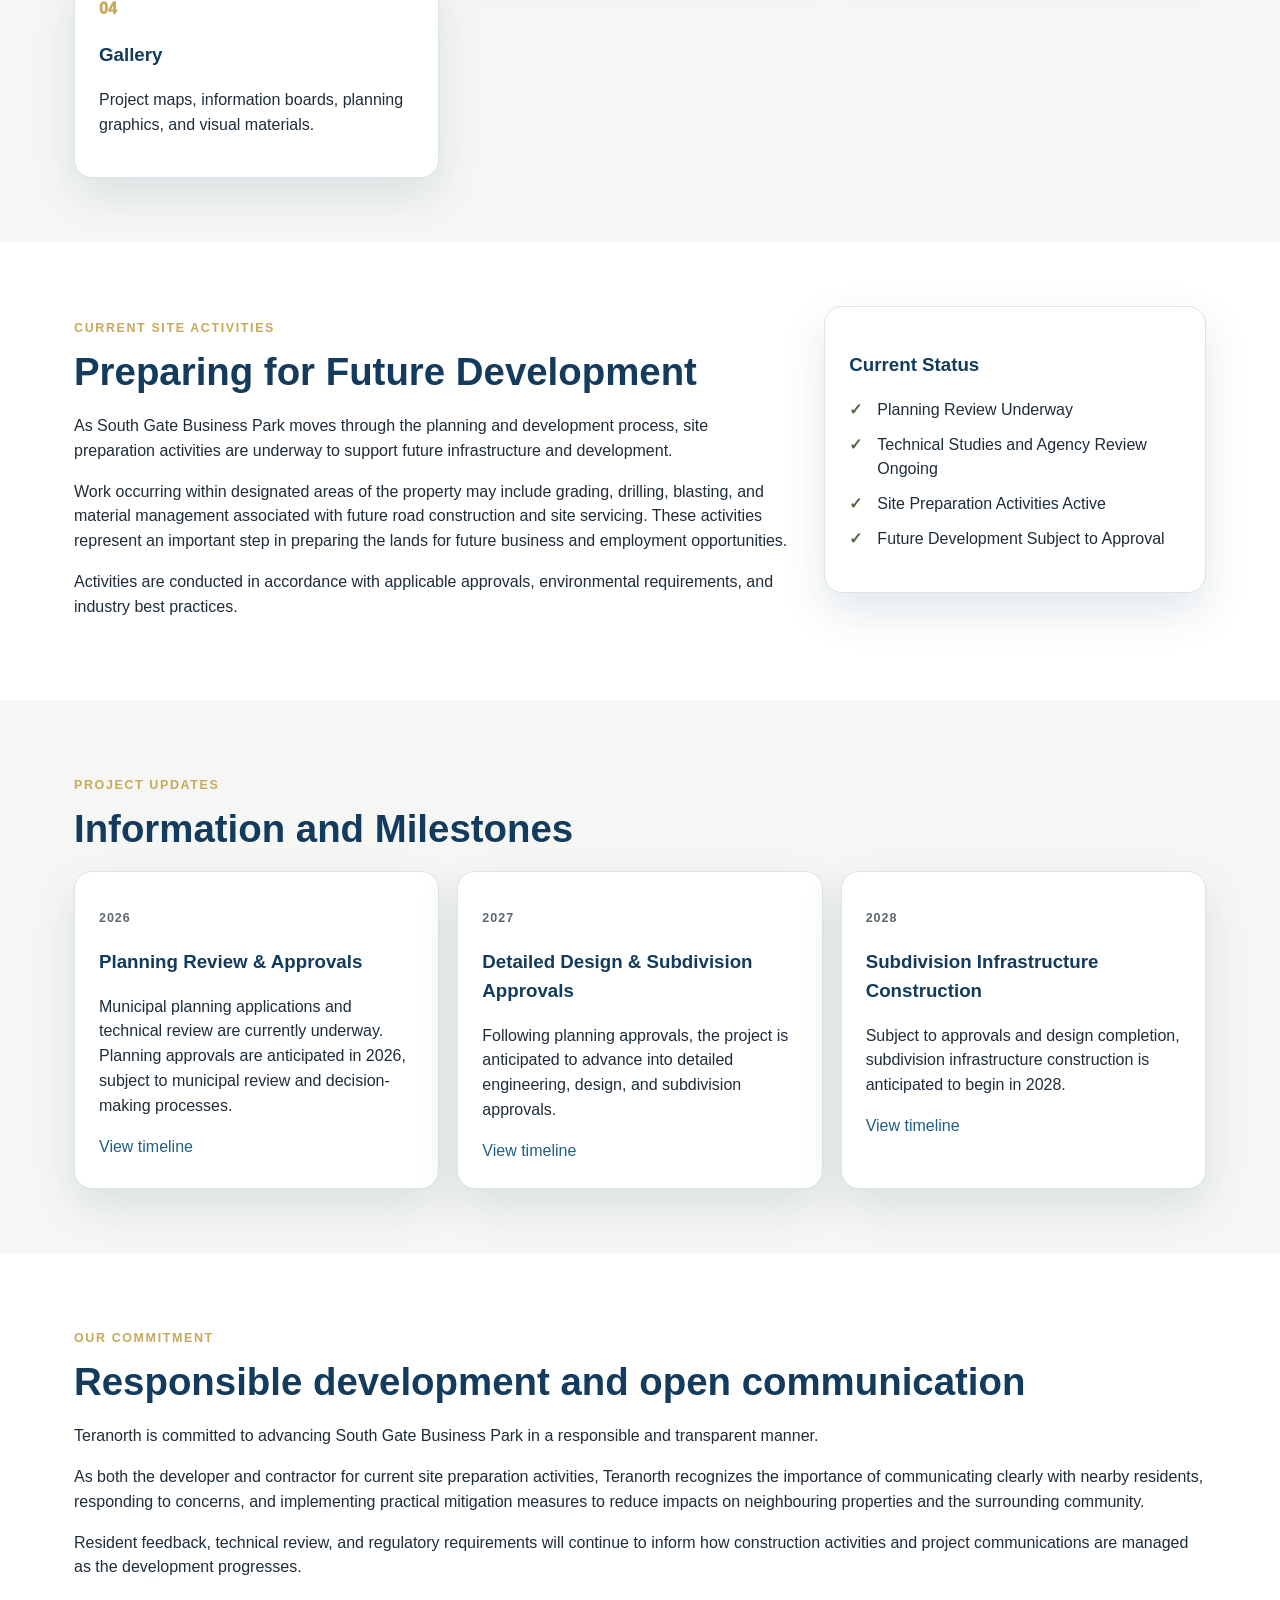
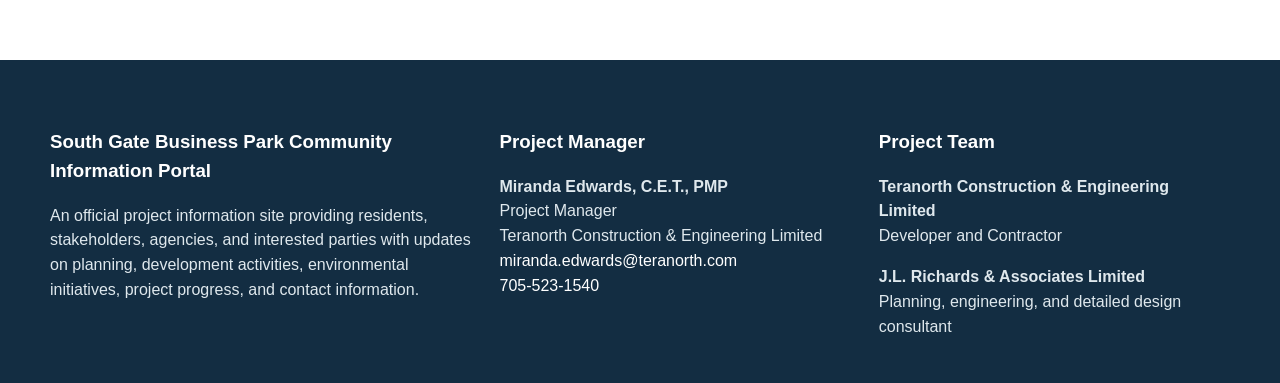
==== commit c594af58: "Enhance accessibility and styling in index.html Updated image tag to include alt attribute and adjus" ====
--- a/index.html
+++ b/index.html
@@ -28,9 +28,9 @@
   <div class="hero-content">
   <p class="eyebrow">Community Information Portal</p>
     
-<img src="South Gate Business Park Logo.png" 
+<img src="South Gate Business Park Logo.png" alt="South Gate Business Park Logo" style="display:block; max-width:420px; height:auto; margin:20px 0 20
   
- <p class="hero-lead" style="font-size:2.5rem; line-height:1.2; font-weight:600;">
+<p class="hero-lead" style="font-size:2.25rem; line-height:1.2; font-weight:600; max-width:900px;">
 A planned employment and business development supporting future growth in Greater Sudbury.
 </p>
 <p class="hero-lead small">The official community information portal for South Gate Business Park, providing residents, stakeholders, and agencies with timely updates on planning, development activities, environmental initiatives, and project progress.</p>
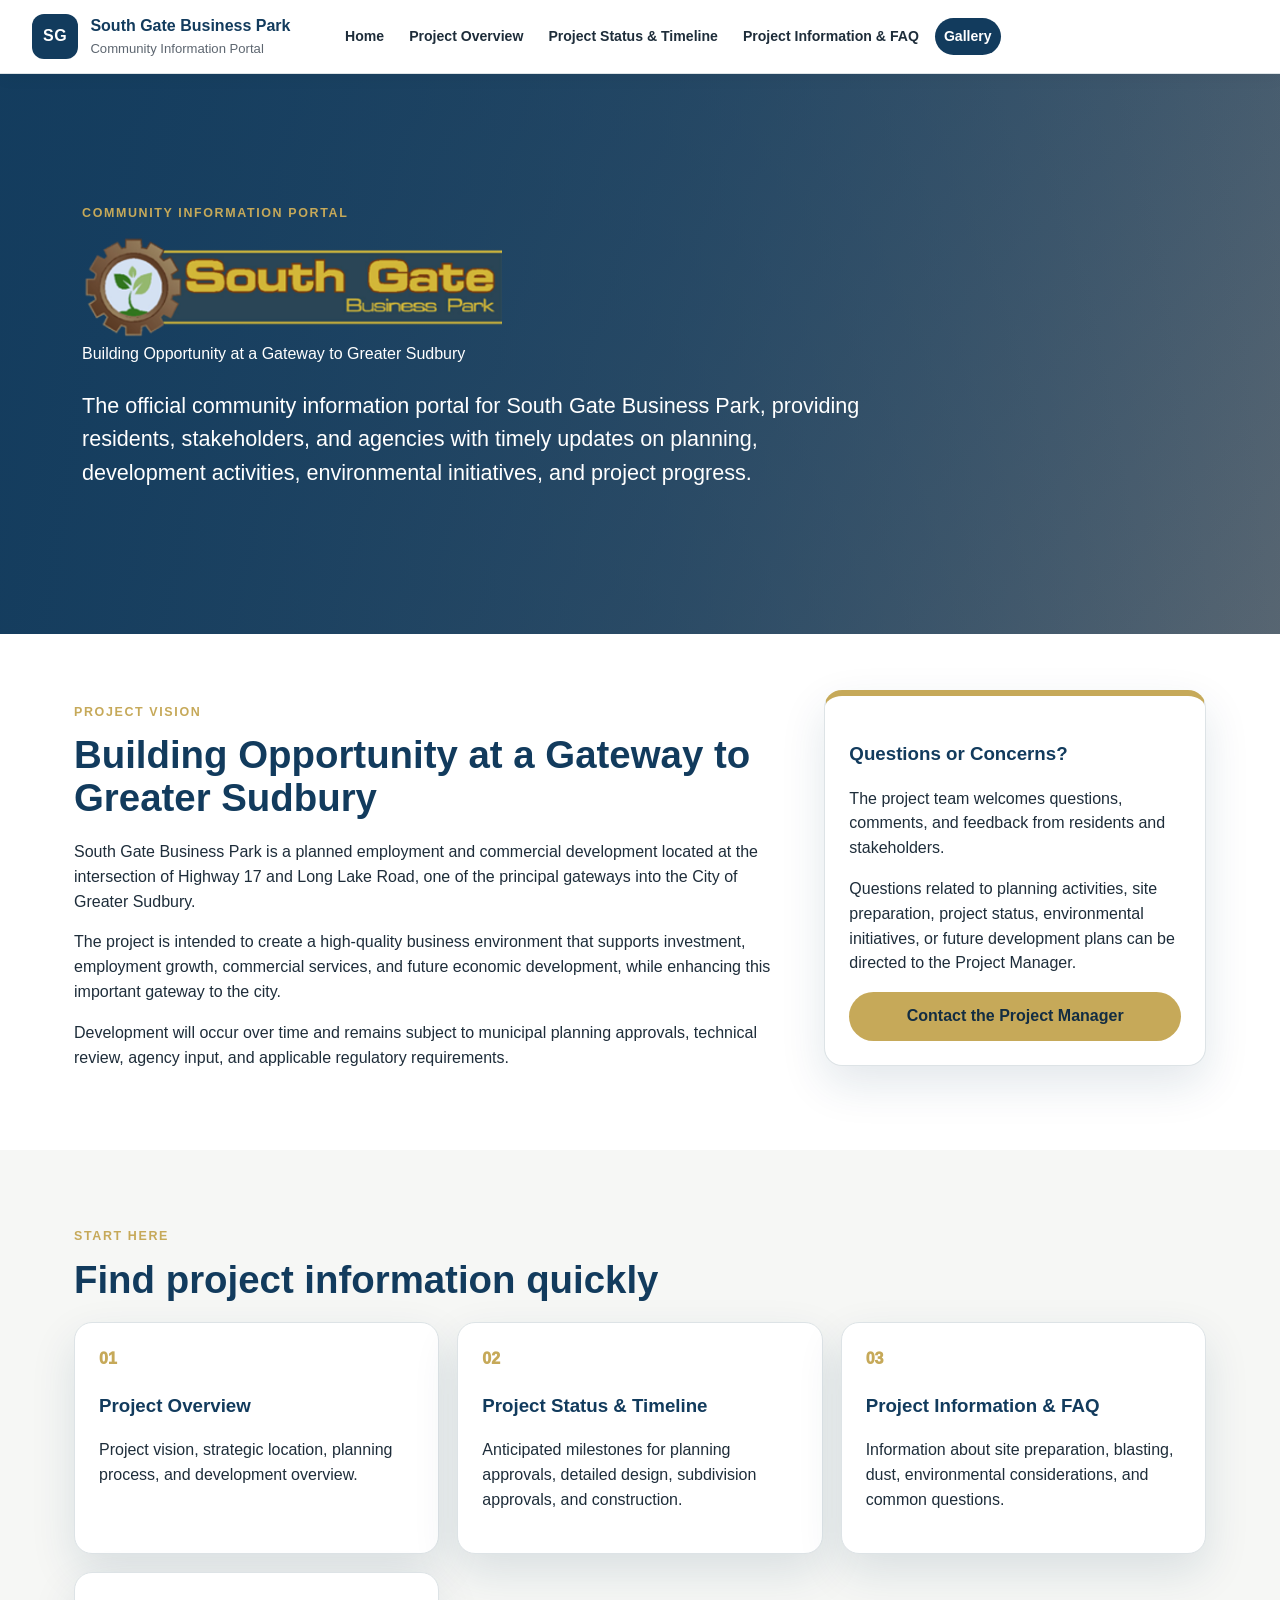
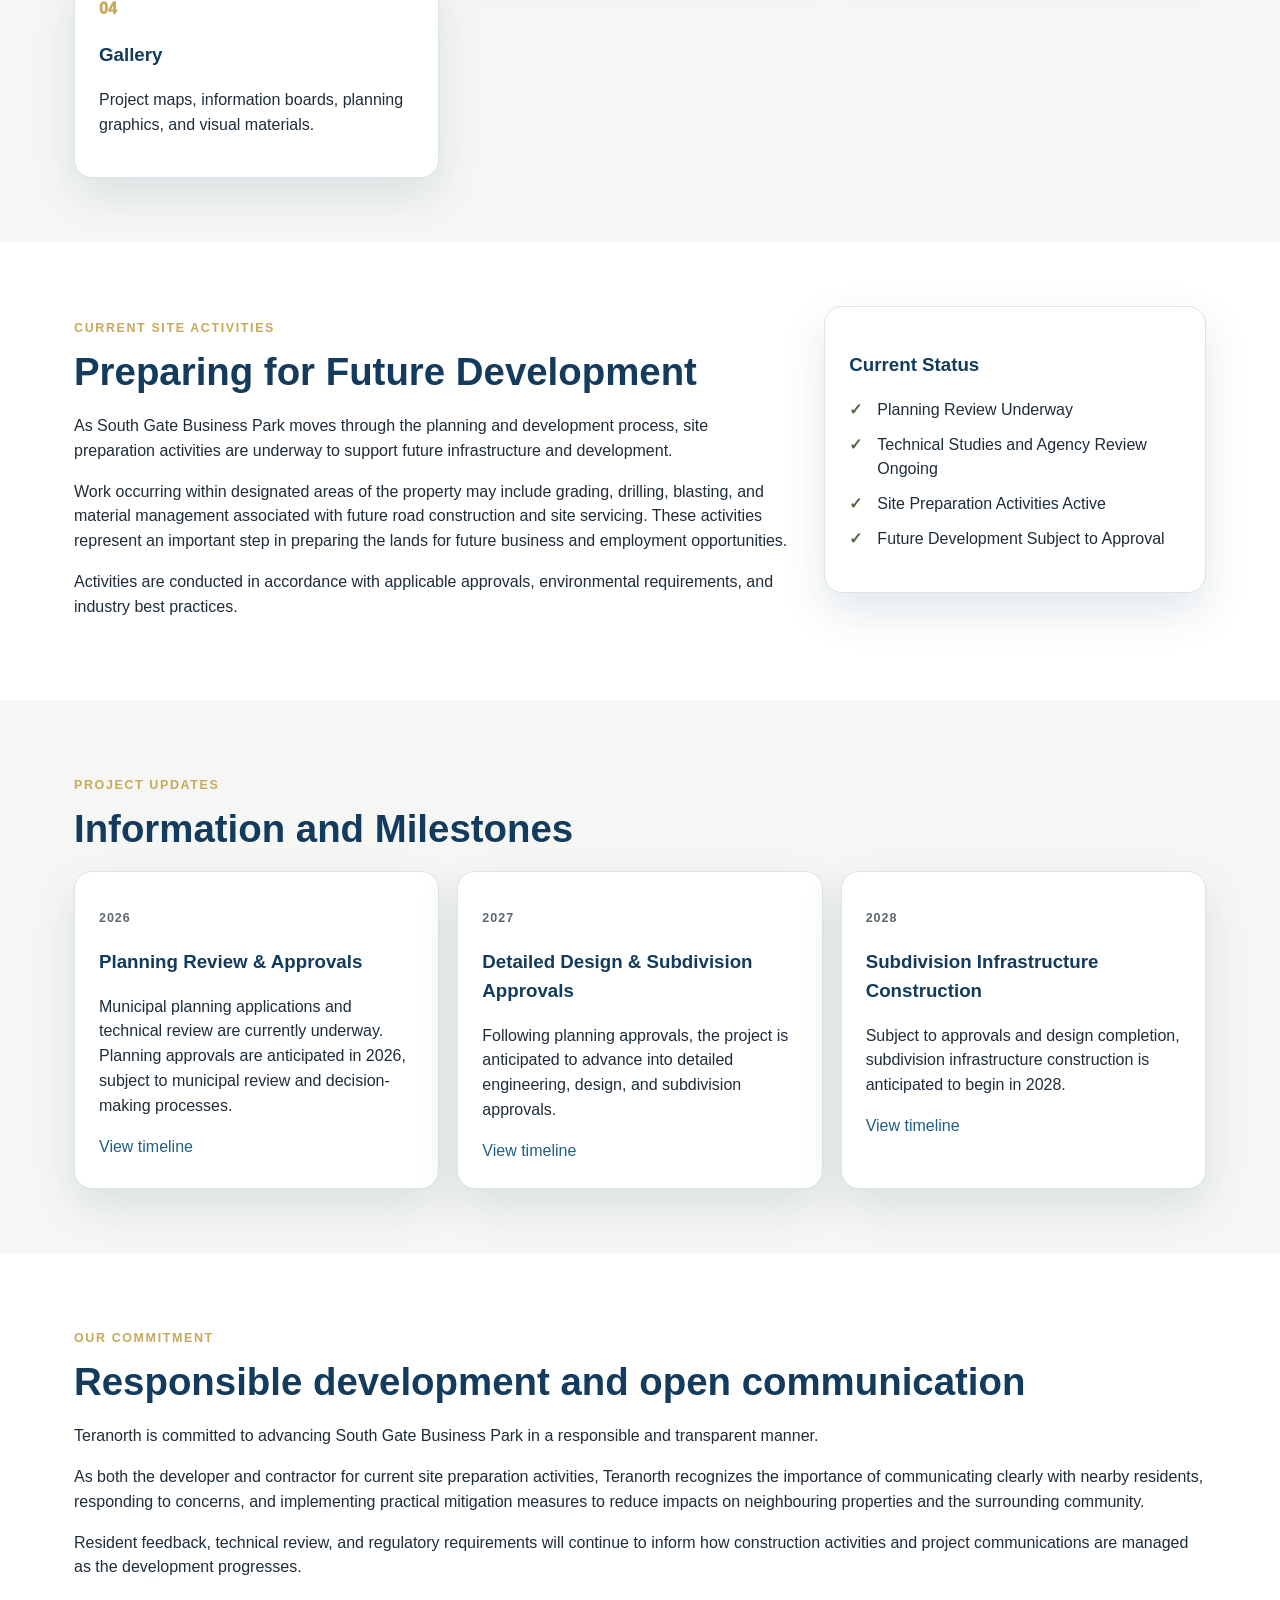
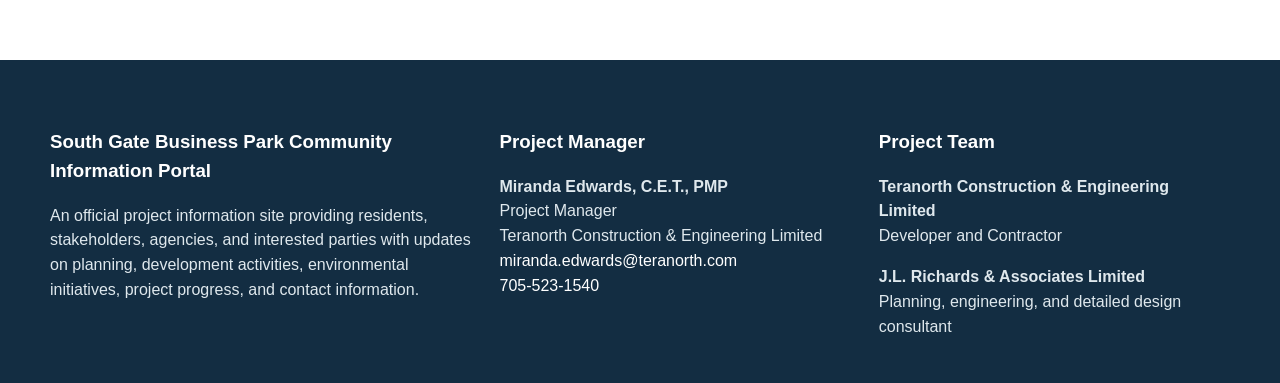
==== commit 06a93b43: "Revise hero lead text for clarity and impact Updated the hero lead text to emphasize opportunity and" ====
--- a/index.html
+++ b/index.html
@@ -30,8 +30,8 @@
     
 <img src="South Gate Business Park Logo.png" alt="South Gate Business Park Logo" style="display:block; max-width:420px; height:auto; margin:20px 0 20
   
-<p class="hero-lead" style="font-size:2.25rem; line-height:1.2; font-weight:600; max-width:900px;">
-A planned employment and business development supporting future growth in Greater Sudbury.
+<p class="hero-lead" style="font-size:3.5rem; line-height:1.2; font-weight:700; max-width:900px;">
+Building Opportunity at a Gateway to Greater Sudbury
 </p>
 <p class="hero-lead small">The official community information portal for South Gate Business Park, providing residents, stakeholders, and agencies with timely updates on planning, development activities, environmental initiatives, and project progress.</p>
 <div class="button-row">
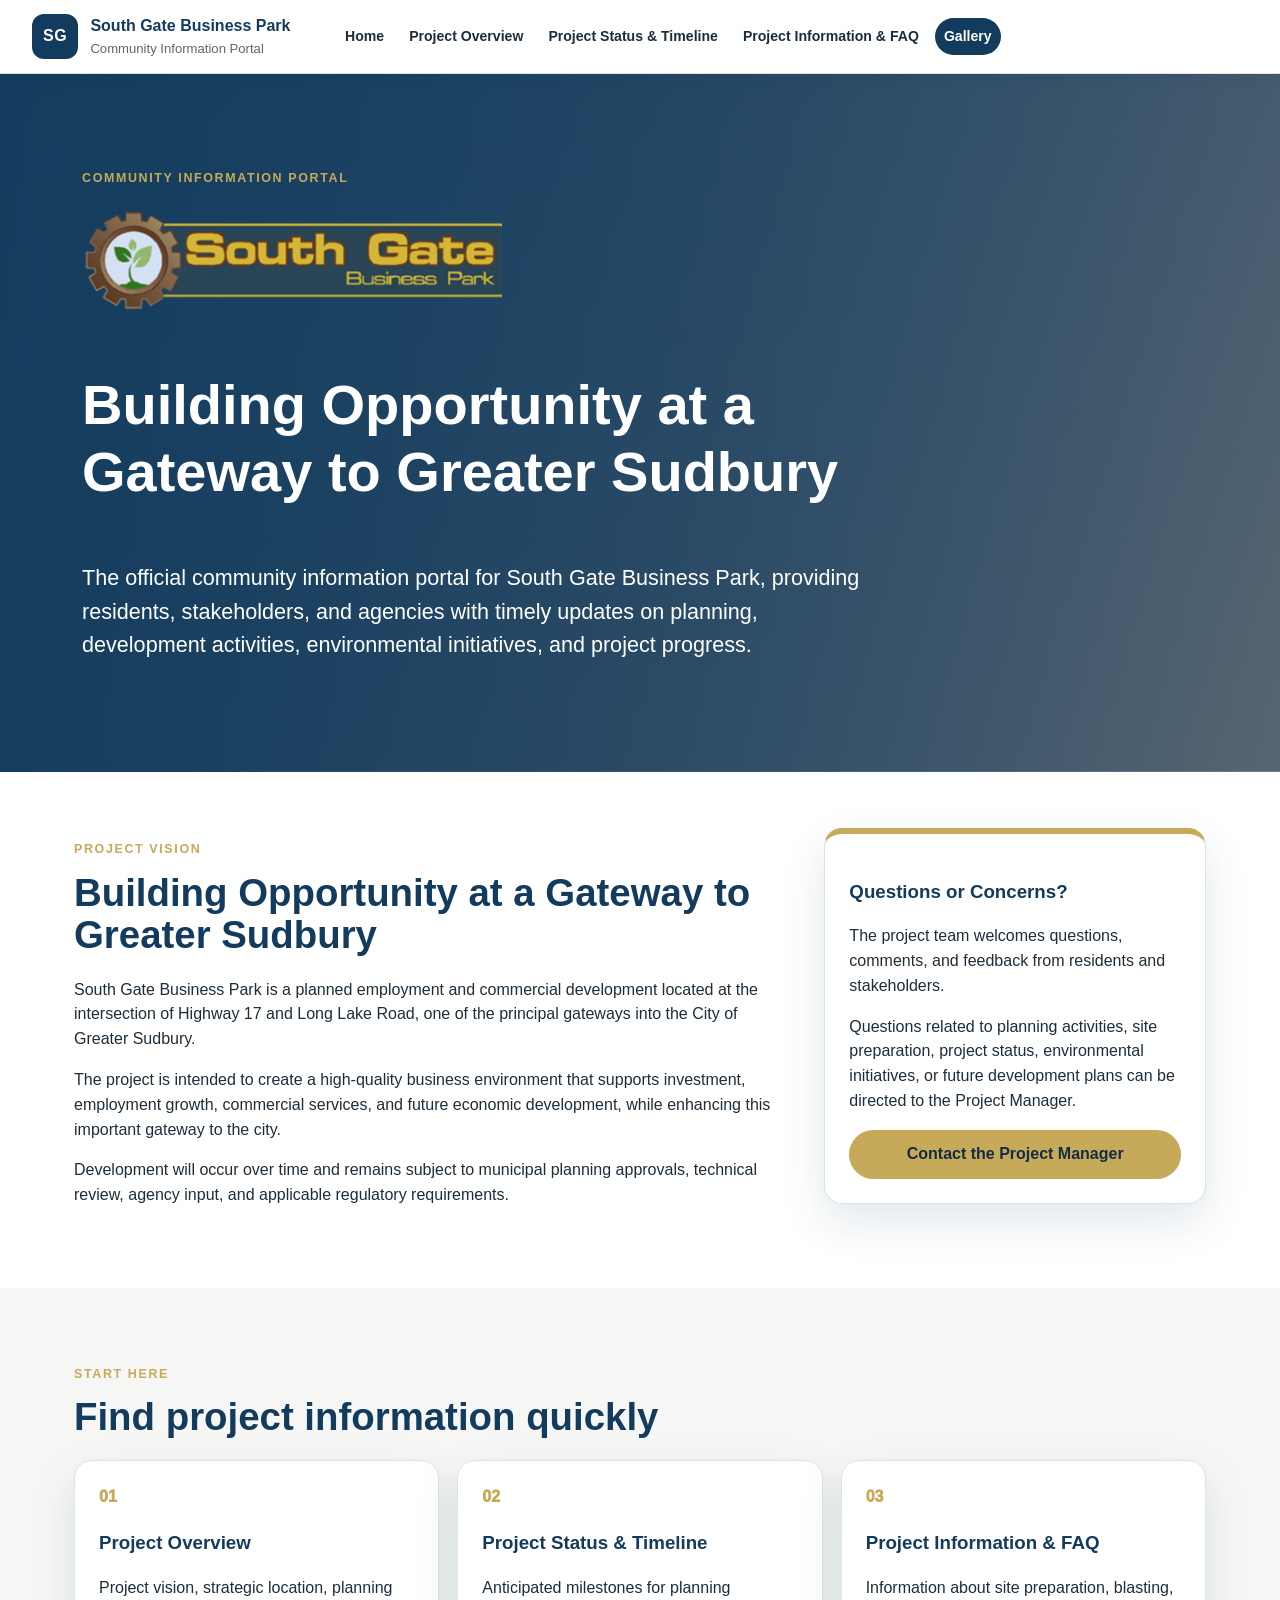
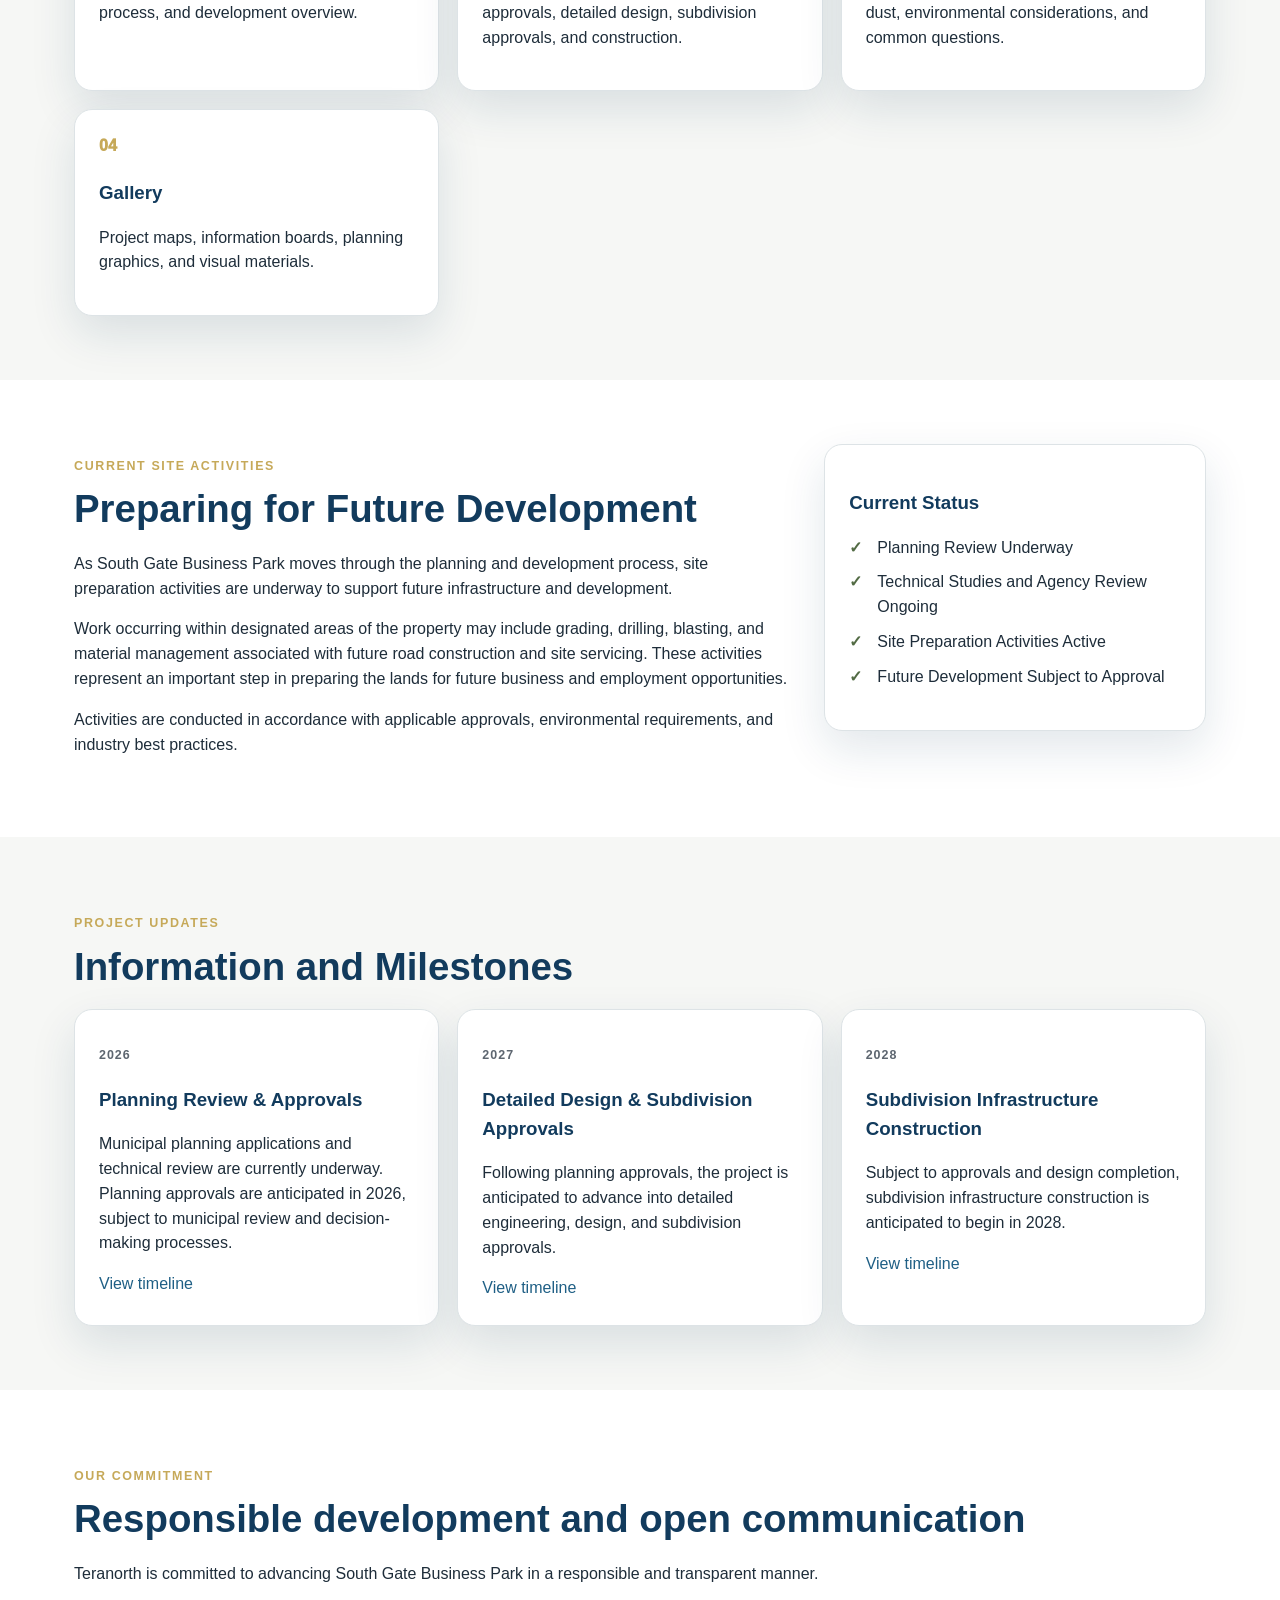
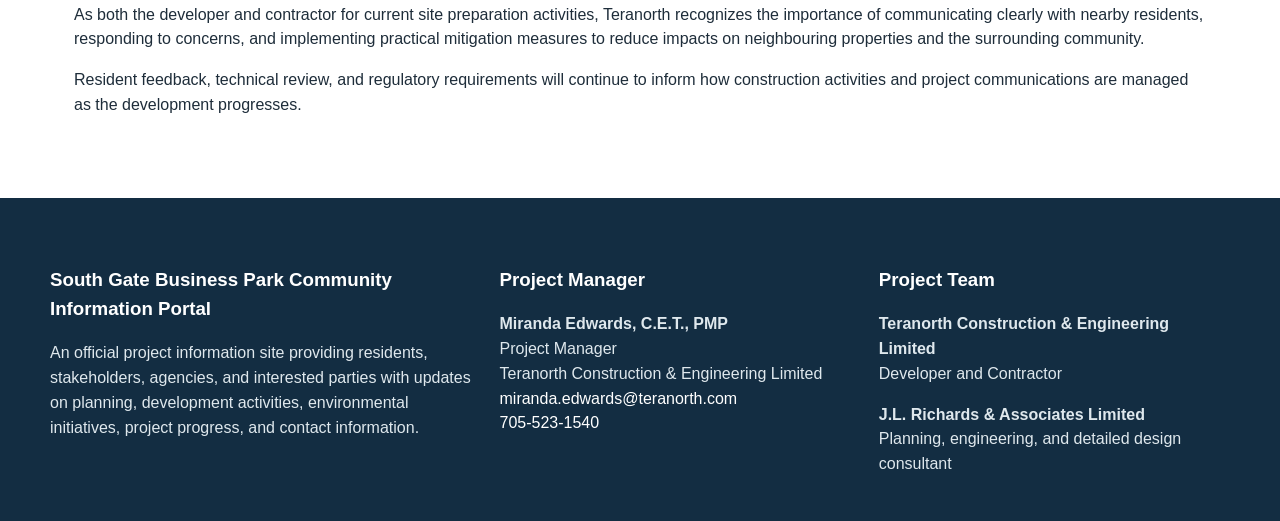
==== commit 9a5fe9ad: "Make logo image responsive Updated image tag to use width:100% for responsiveness." ====
--- a/index.html
+++ b/index.html
@@ -28,7 +28,7 @@
   <div class="hero-content">
   <p class="eyebrow">Community Information Portal</p>
     
-<img src="South Gate Business Park Logo.png" alt="South Gate Business Park Logo" style="display:block; max-width:420px; height:auto; margin:20px 0 20
+<img src="South Gate Business Park Logo.png" alt="South Gate Business Park Logo" style="display:block; width:100%; max-width:420px; height:auto; margin:20px 0;">
   
 <p class="hero-lead" style="font-size:3.5rem; line-height:1.2; font-weight:700; max-width:900px;">
 Building Opportunity at a Gateway to Greater Sudbury
